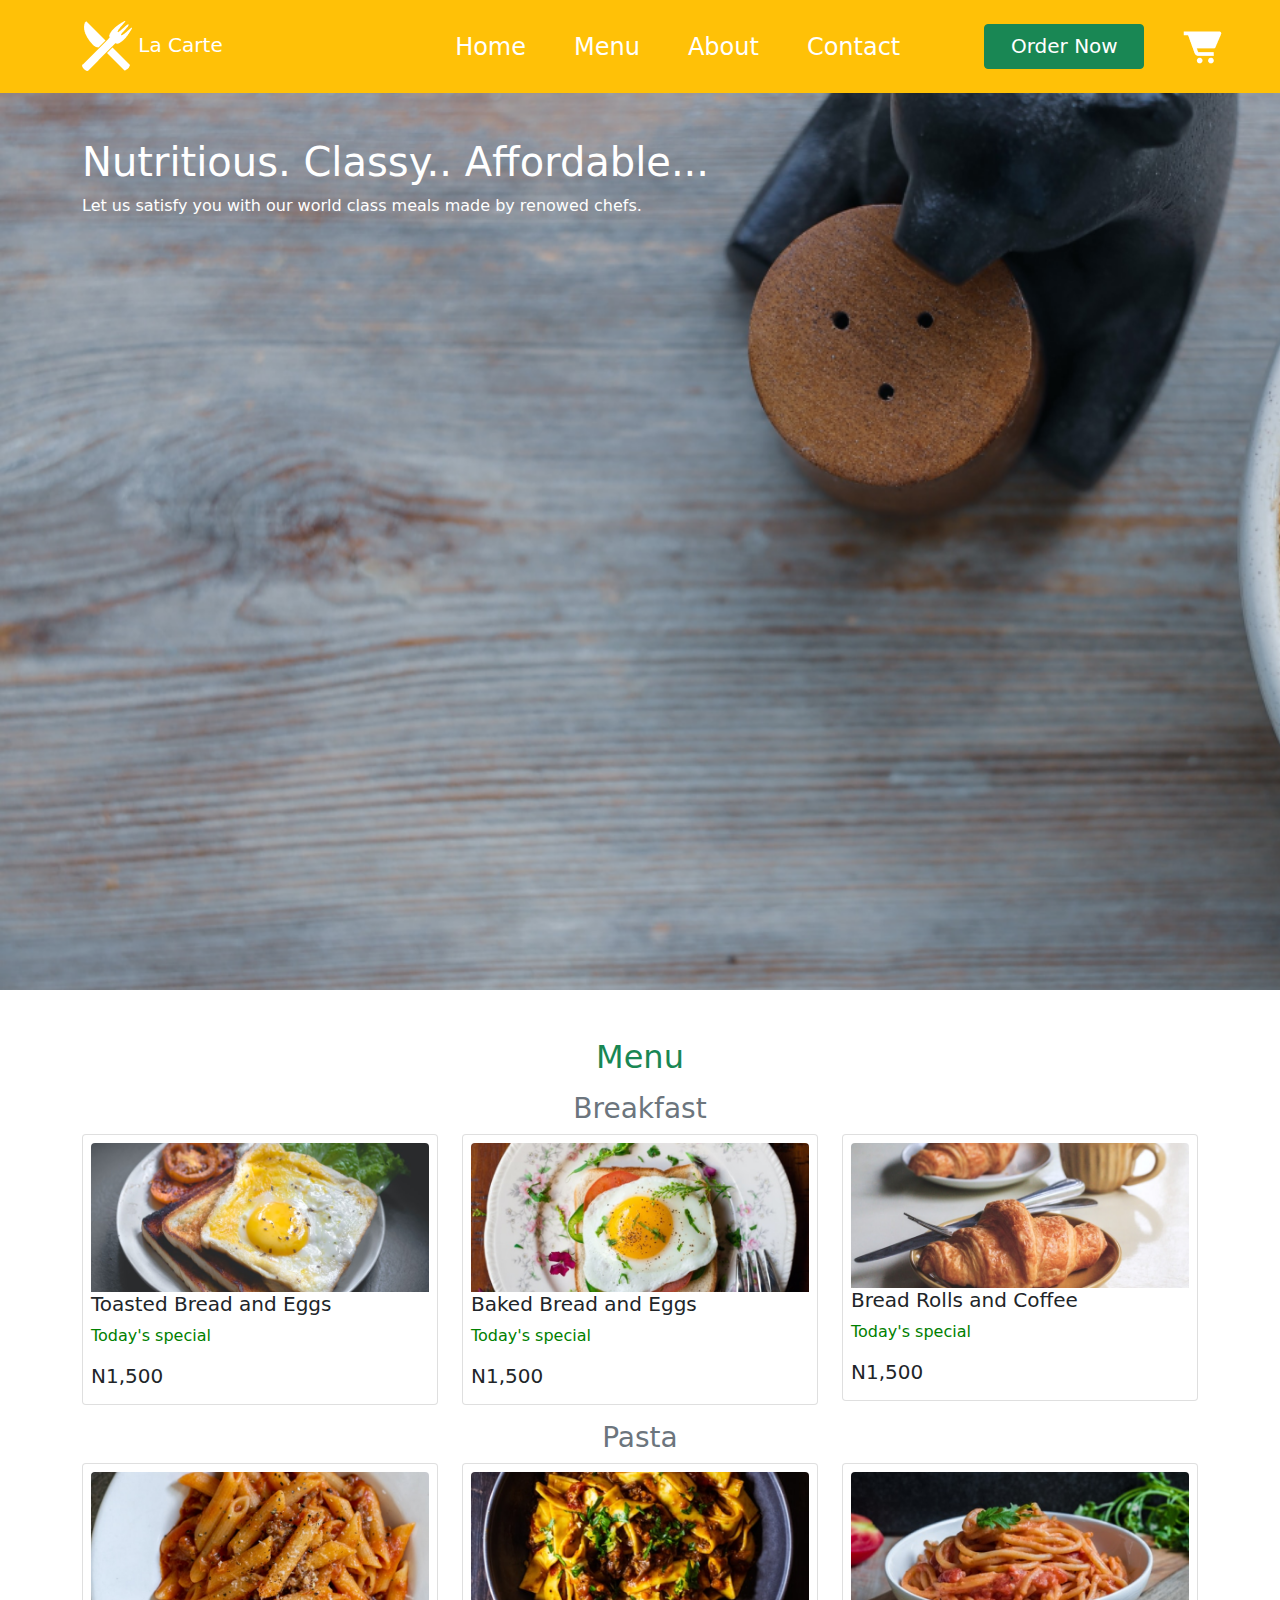
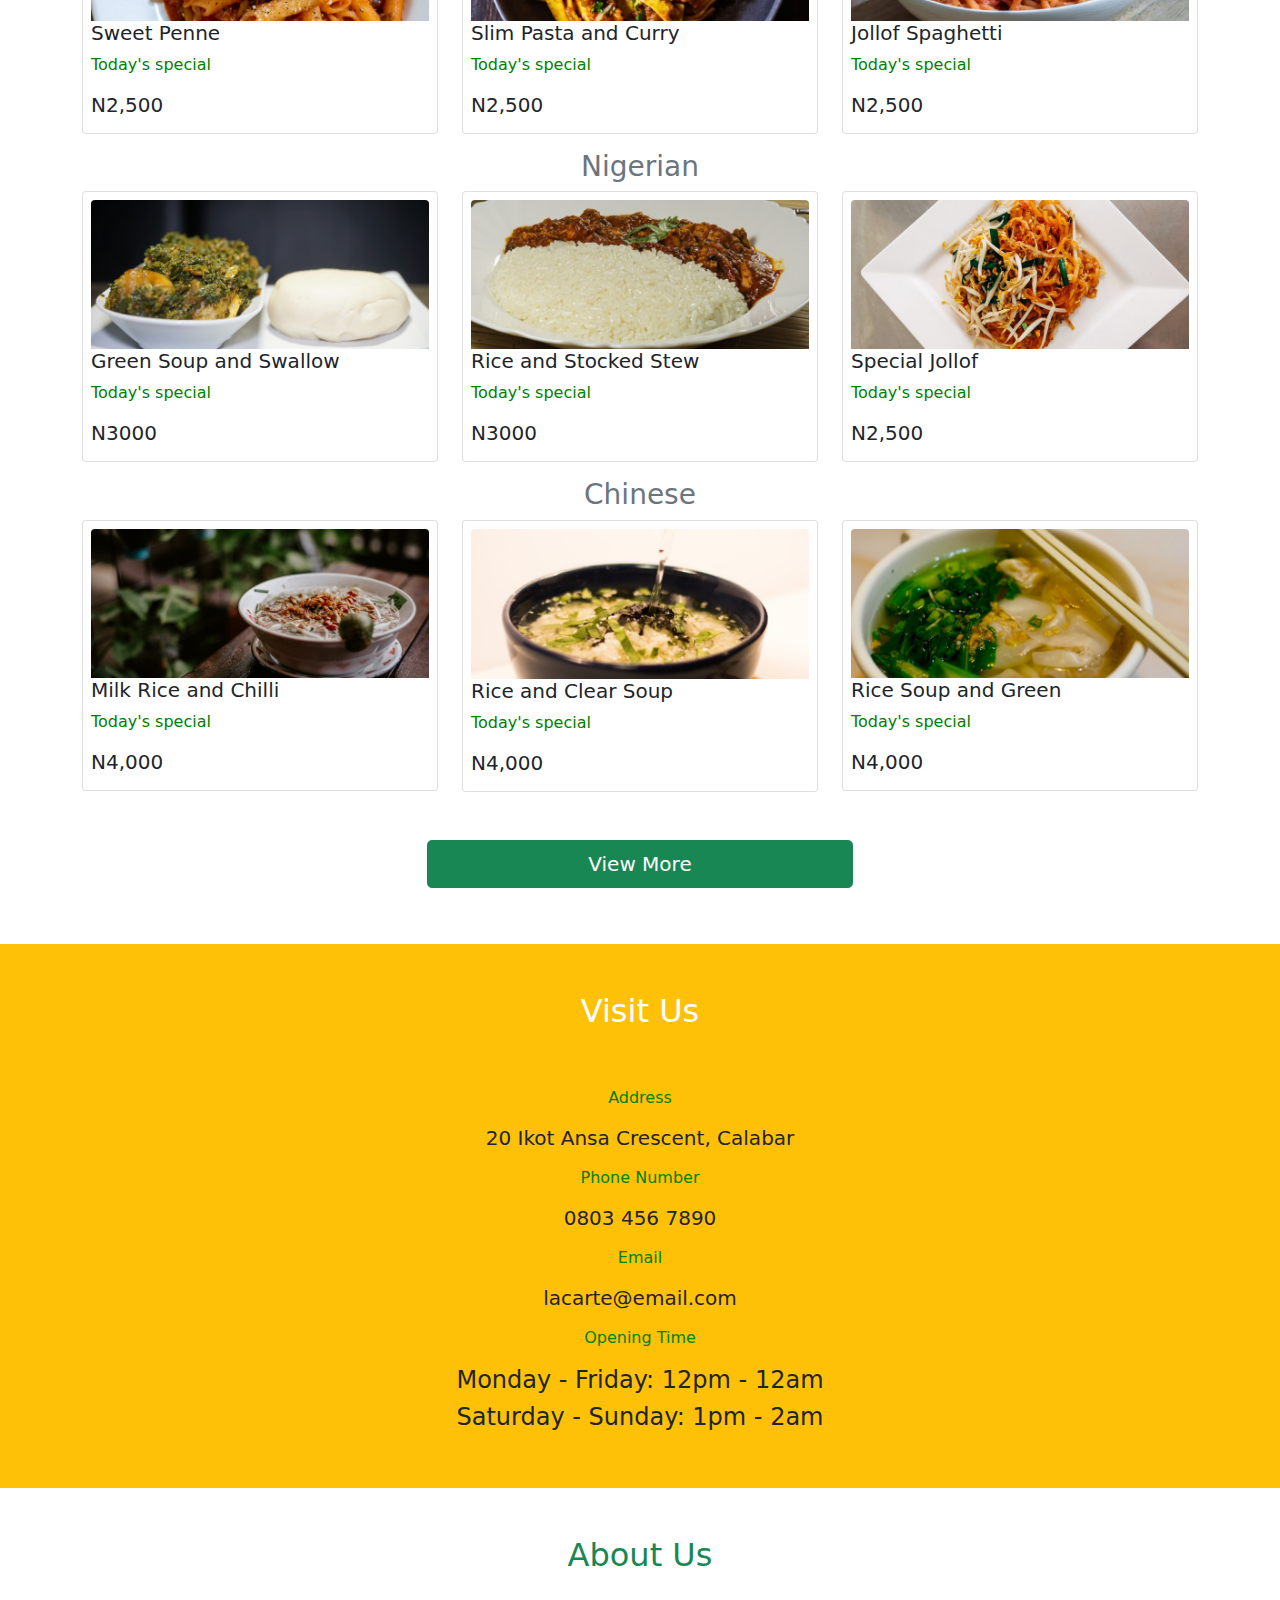
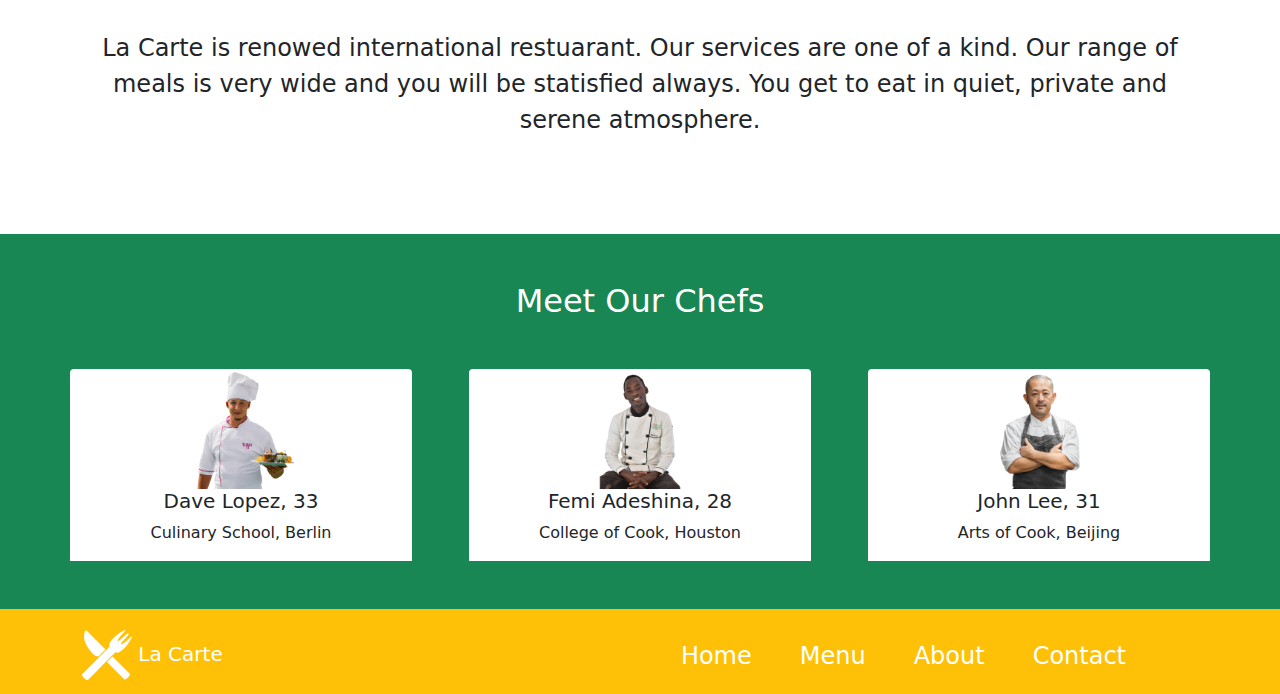
==== index.html @ c01ae11d "la carte commit 1" ====
<!DOCTYPE html>
<html lang="en">
<head>
    <meta charset="UTF-8">
    <meta http-equiv="X-UA-Compatible" content="IE=edge">
    <meta name="viewport" content="width=device-width, initial-scale=1.0">
    <title>La Carte | Home</title>
    <link rel="stylesheet" href="css/style.css">
    <link rel="stylesheet" href="css/bootstrap.min.css">
</head>
<body>
    <div id="nav-section">
                <nav class="fixed-top py-3 navbar navbar-expand-lg navbar-expand-md navbar-expand-sm bg-warning">
                    <div class="container">
                        <a href="./index.html" class="navbar-brand">
                            <img src="img/Group (1).png" alt="company logo" class="fs-1 text-white"> <span class="text-white">La Carte</span>
                        </a>
                        
                            
                            <div class="navbar-collapse" id="navbarSupportedContent">
                                <ul class="navbar-nav ms-auto mx-5 mb-2 mb-lg-0 text-center">
                                    <li class="nav-item mx-3"><a class="nav-link fs-4 text-white active" aria-current="page" href="./index.html">Home</a></li>
                                    <li class="nav-item mx-3"><a class="nav-link fs-4 text-white" href="#menu-section">Menu</a></li>
                                    <li class="nav-item mx-3"><a class="nav-link fs-4 text-white" href="./about.html">About</a></li>
                                    <li class="nav-item mx-3"><a class="nav-link fs-4 text-white" href="./contact.html">Contact</a></li>
                                </ul>
                                <div class="order-section row">
                                    <div class="btn btn-success col mx-4">
                                       <a href="#menu-section" class="fs-5">Order Now</a>
                                    </div>
                                    <div class="cart col-2">
                                        <img src="img/bxs_cart-alt.png">
                                    </div>
                                </div>
                            </div>
                    </div>
                </nav>    
    </div>

    <div id="hero-section">
        
        <div class="container hero-splash py-5">
            <h1>Nutritious. Classy.. Affordable...</h1>
            <p>Let us satisfy you with our world class meals made by renowed chefs.</p></div>   
            <!-- <div class="search container">
                <input type="text" placeholder="Search...">
                <a href="#"><img src="img/Vector (4).png"></a>
            </div> -->
    </div>

    <div id="menu-section" class="pt-5">
        <div class="container">
            <h2 class="text-center text-success">Menu</h2>
            <div class="menu py-2">
                <h3 class="text-center text-muted">Breakfast</h3>
                <div class="row">
                    <div class="col-lg-4 col-md-4">
                        <div class="card p-2">
                            <img src="img/Rectangle 15 (1).png" class="rounded-top">
                            <div>
                                <h5>Toasted Bread and Eggs</h5>
                                <p>Today's special</p>
                                <h5>N1,500</h5>
                            </div>
                        </div>
                    </div>
                    <div class="col-lg-4 col-md-4">
                        <div class="card p-2">
                            <img src="img/Rectangle 18.png" class="rounded-top">
                            <div>
                                <h5>Baked Bread and Eggs</h5>
                                <p>Today's special</p>
                                <h5>N1,500</h5>
                            </div>
                        </div>
                    </div>
                    <div class="col-lg-4 col-md-4">
                        <div class="card p-2">
                                <img src="img/Rectangle 17.png" class="rounded-top">
                            <div>
                                <h5>Bread Rolls and Coffee</h5>
                                <p>Today's special</p>
                                <h5>N1,500</h5>
                            </div>
                        </div>
                    </div>
                </div>
            </div>

            <div class="menu py-2">
                <h3 class="text-center text-muted">Pasta</h3>
                <div class="row">
                    <div class="col-lg-4 col-md-4">
                            <div class="card p-2">
                                <img src="img/Rectangle 9.png" class="rounded-top">
                                <div>          
                                    <h5> Sweet Penne</h5>
                                    <p>Today's special</p>
                                    <h5>N2,500</h5>
                                </div>
                            </div>
                    </div>
                    <div class="col-lg-4 col-md-4">
                        <div class="card p-2">
                            <img src="img/Rectangle 10.png" class="rounded-top">
                            <div>
                                <h5>Slim Pasta and Curry</h5>
                                <p>Today's special</p>
                                <h5>N2,500</h5>
                            </div>
                        </div>
                    </div>
                    <div class="col-lg-4 col-md-4">
                            <div class="card p-2">
                                <img src="img/Rectangle 11.png" class="rounded-top">
                                <div>
                                    <h5>Jollof Spaghetti</h5>
                                    <p>Today's special</p>
                                    <h5>N2,500</h5>
                                </div>
                            </div>
                    </div>
                </div>
            </div>

            <div class="menu py-2">
                <h3 class="text-center text-muted">Nigerian</h3>
                <div class="row">
                    <div class="col-lg-4 col-md-4">
                            <div class="card p-2">
                                <img src="img/Rectangle 7.png" class="rounded-top">
                                <div>          
                                    <h5>Green Soup and Swallow</h5>
                                    <p>Today's special</p>
                                    <h5>N3000</h5>
                                </div>
                            </div>
                    </div>
                    <div class="col-lg-4 col-md-4">
                        <div class="card p-2">
                            <img src="img/Rectangle 6.png" class="rounded-top">
                            <div>
                                <h5>Rice and Stocked Stew</h5>
                                <p>Today's special</p>
                                <h5>N3000</h5>
                            </div>
                        </div>
                    </div>
                    <div class="col-lg-4 col-md-4">
                            <div class="card p-2">
                                <img src="img/Rectangle 8.png" class="rounded-top">
                                <div>
                                    <h5>Special Jollof</h5>
                                    <p>Today's special</p>
                                    <h5>N2,500</h5>
                                </div>
                            </div>
                    </div>
                </div>
            </div>

            <div class="menu py-2">
                <h3 class="text-center text-muted">Chinese</h3>
                <div class="row pb-5">
                    <div class="col-lg-4 col-md-4">
                        <div class="card p-2">
                            <img src="img/Rectangle 12.png" class="rounded-top">
                            <div>
                                <h5>Milk Rice and Chilli</h5>
                                <p>Today's special</p>
                                <h5>N4,000</h5>
                            </div>
                        </div>
                    </div>
                
                    <div class="col-lg-4 col-md-4">
                        <div class="card p-2">
                            <img src="img/Rectangle 13.png" class="rounded-top">
                            <div>
                                <h5>Rice and Clear Soup</h5>
                                <p>Today's special</p>
                                <h5>N4,000</h5>
                            </div>
                        </div>
                    </div>
                
                    <div class="col-lg-4 col-md-4">
                        <div class="card p-2">
                            <img src="img/Rectangle 14.png" class="rounded-top">
                            <div>
                                <h5>Rice Soup and Green</h5>
                                <p>Today's special</p>
                                <h5>N4,000</h5>
                            </div>
                        </div>
                    </div>
                </div>
            <div class="view-btn"><div class="btn btn-success btn-lg"><a href="menu.html">View More</a></div></div>
        </div>
    </div>

    <div id="visit-us" class="bg-warning pt-5 mt-5">
       <div class="container">
        <h2 class="text-center text-white">Visit Us</h2>
            <div class="address row">
                <div class="contact py-5 text-center"> 
                <p>Address</p>
                <h5 class="pb-2">20 Ikot Ansa Crescent, Calabar</h5>

                <p>Phone Number</p>
                <h5 class="pb-2">0803 456 7890</h5>

                <p>Email</p>
                <h5 class="pb-2">lacarte@email.com</h5>

                <p>Opening Time</p>
                    <h4> Monday - Friday: 12pm - 12am</h4>        
                    <h4> Saturday - Sunday: 1pm - 2am</h4>
                </div>

                <!-- <div class="col-lg-4">
                    <img src="img/Rectangle 6 (1).png" alt=""> 
                </div> -->
            </div>
       </div>
    </div>

    <div id="about-section" class="container py-5">
        <h2 class="text-center text-success">About Us</h2>
        <div class="row pt-5">
            <div>
                <p class="text-center mb-5 fs-4"> La Carte is renowed international restuarant. Our services are one of a kind. Our range of meals
                    is very wide and you will be statisfied always. You get to eat in quiet, private and serene atmosphere.</p>
            </div>
        </div>
    </div>

    <div id="our-chefs" class="py-5 bg-success">
        <div class="container">
            <h2 class="text-center mb-5 text-white">Meet Our Chefs</h2>
        <div class="row">
            <div class="text-center bg-white rounded-top rounded-4">
                <img src="img/Rectangle 64.png" alt="" class="col-md-4">
                <h5>Dave Lopez, 33</h5>
                <p>Culinary School, Berlin</p>
            </div>
            <div class="text-center bg-white rounded-top rounded-4">
                <img src="img/Rectangle 65.png" alt="" class="col-md-4">
                <h5>Femi Adeshina, 28</h5>
                <p>College of Cook, Houston</p>
            </div>
            <div class="text-center bg-white rounded-top rounded-4">
                <img src="img/Rectangle 66.png" alt="" class="col-md-4">
                <h5>John Lee, 31</h5>
                <p>Arts of Cook, Beijing</p>
            </div>
        </div>
        </div>
    </div>

    <div class="chat-box">

    </div>
        
        <footer class="bg-warning">
            <nav class="pt-3 navbar navbar-expand-lg navbar-expand-md auto-hiding-navbar bg-transparent">
                <div class="container">
                    <a href="./index.html" class="navbar-brand">
                        <img src="img/Group (1).png" alt="company logo" class="fs-1 text-white"> <span class="text-white">La Carte</span>
                    </a>
                    
                        <div class="collapse navbar-collapse">
                            <ul class="navbar-nav ms-auto mx-5">
                                <li class="nav-item mx-3"><a class="nav-link fs-4 text-white" href="./index.html">Home</a></li>
                                <li class="nav-item mx-3"><a class="nav-link fs-4 text-white" href="./menu.html">Menu</a></li>
                                <li class="nav-item mx-3"><a class="nav-link fs-4 text-white" href="./about.html">About</a></li>
                                <li class="nav-item mx-3"><a class="nav-link fs-4 text-white" href="./contact.html">Contact</a></li>
                            </ul>
                        </div>
                  
                </div>
            </nav>  
        </footer>
    </div>
<script src="./js/bootstrap.min.js"></script>
</body>
</html>
---- css/style.css ----
* {
    margin: 0;
    padding: 0;
    box-sizing: border-box;
}

/* body {
    /* width: 100vw;
    overflow-x:hidden; */

.container {
    width: 80%;
}

#hero-section  {
    margin-top: 90px;
    height: 100vh;
    background-image: url(../img/Rectangle\ 1.png);
    background-repeat: no-repeat;
    background-size: cover;
}

#nav-section .fixed-top .collapse .navbar-nav a:hover {
    color: red;
}
.nav-link a {
    text-decoration: none;
}
.hero-splash, .nav-link a {
    color: #fff;
}
.card-body img  {
    /* width: 200px; */
    object-fit: contain;
}

.row .card p {
    color: green;
}

#menu-section .btn {
    padding: 0.5rem 10rem;
}

.view-btn {
    display: flex;
    justify-content: center;
}

.address .col-lg-6 {
    vertical-align: middle;
}

.btn a {
    text-decoration: none;
    color: #fff;
}

#menu-section .card {
    transition: all 0.125s ease-in-out;
}

#menu-section .card:hover {
    transform: scale(1.1);
}

#about-section .container .col-lg-6 img {
    height: 200px;
}


#about-section .about-pic {
   width: 100%;
   height: 772px;
   background-image: url(../img/Rectangle\ 7\ \(1\).png);
   background-repeat: no-repeat;
   background-size: contain;
}
#our-chefs .row  {
    justify-content: space-between;
}

#our-chefs .row div {
    width: 30%;
}

 .contact p  {
    color: green;

}


/* tablet view */

@media (max-width: 769px) {

    .container {
        width: 100%;
    }

    #menu-section .btn {
        padding: 0.5rem 5rem;
    }
    #hero-section {
        margin-top: 150px;
    }

    footer {
    display: none;
    }
}


/* mobile view */

@media (max-width:426px) {
    #our-chefs .row .bg-white {
        display: block;
        flex-direction: wrap;
        width: 100%;
        margin: 10px 0;
    }

     #hero-section {
     margin-top: 90px;
    }

    footer {
     display: none;
    }
}
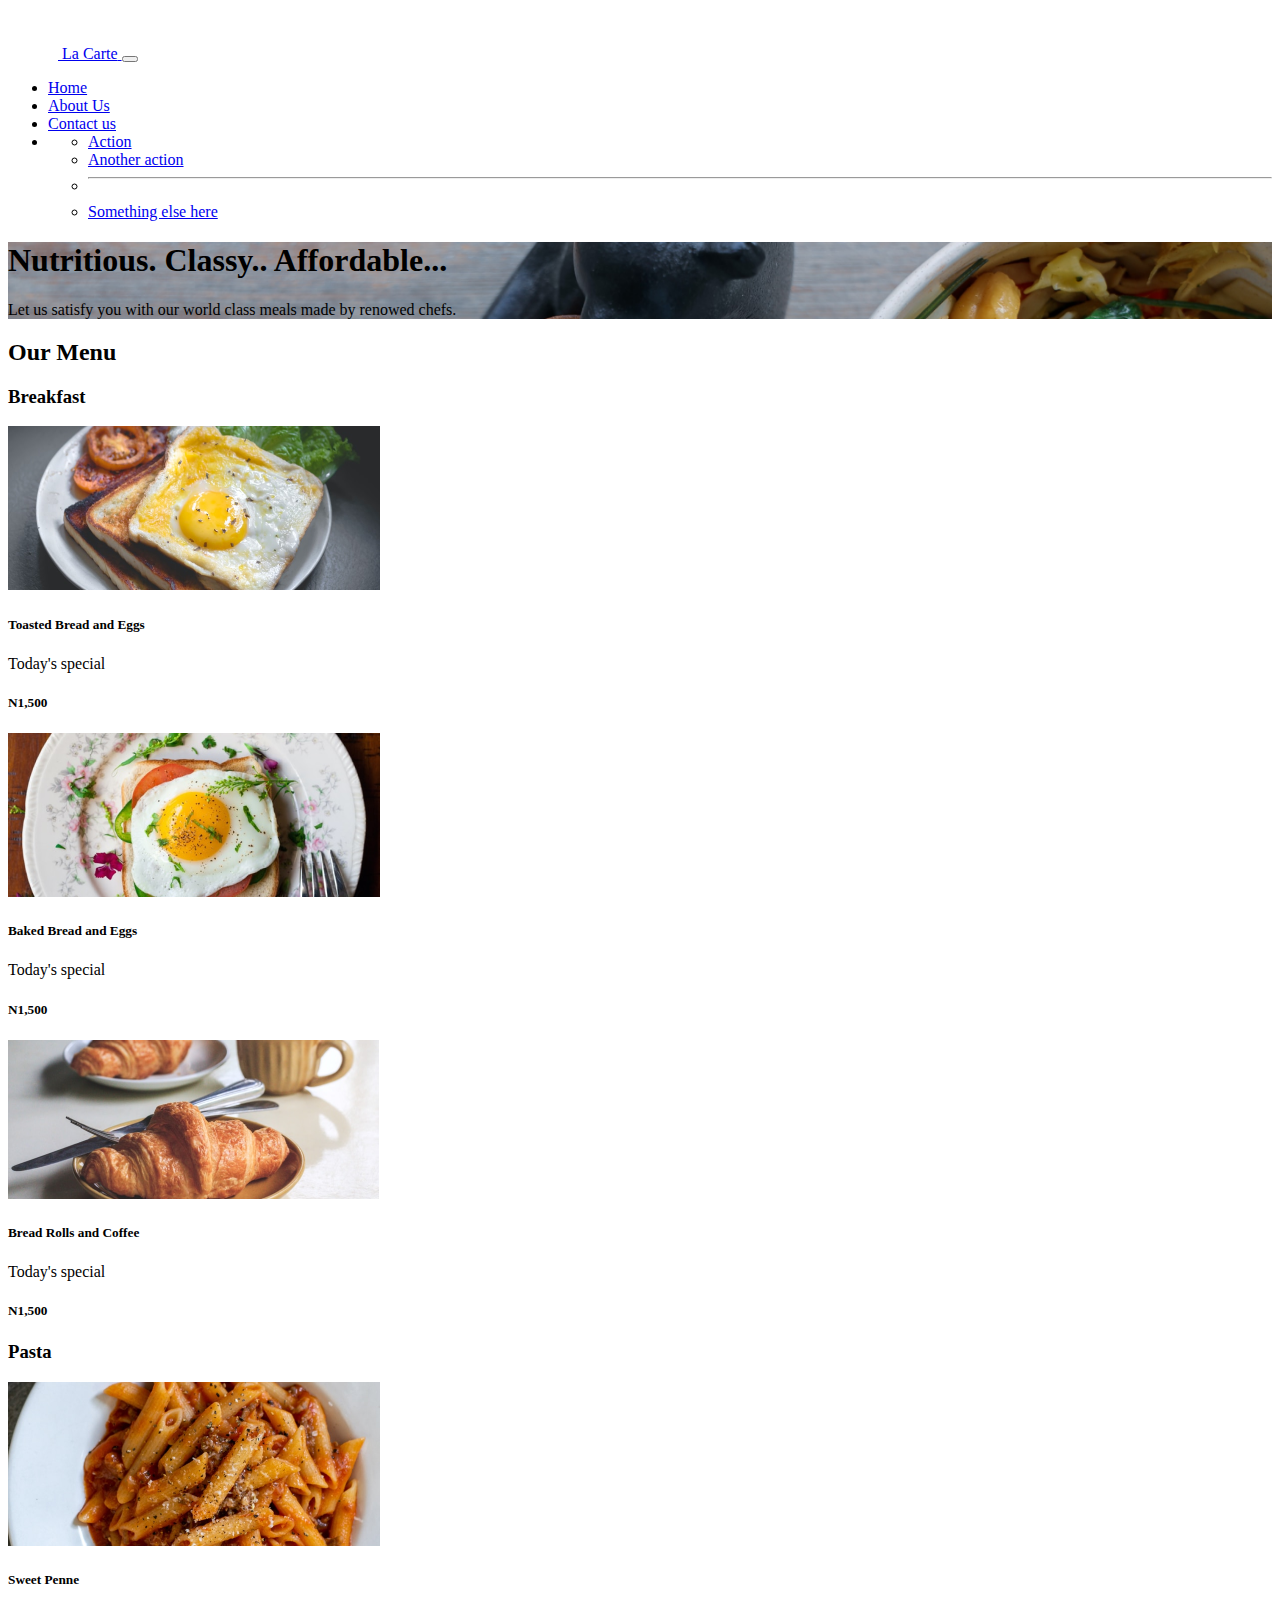
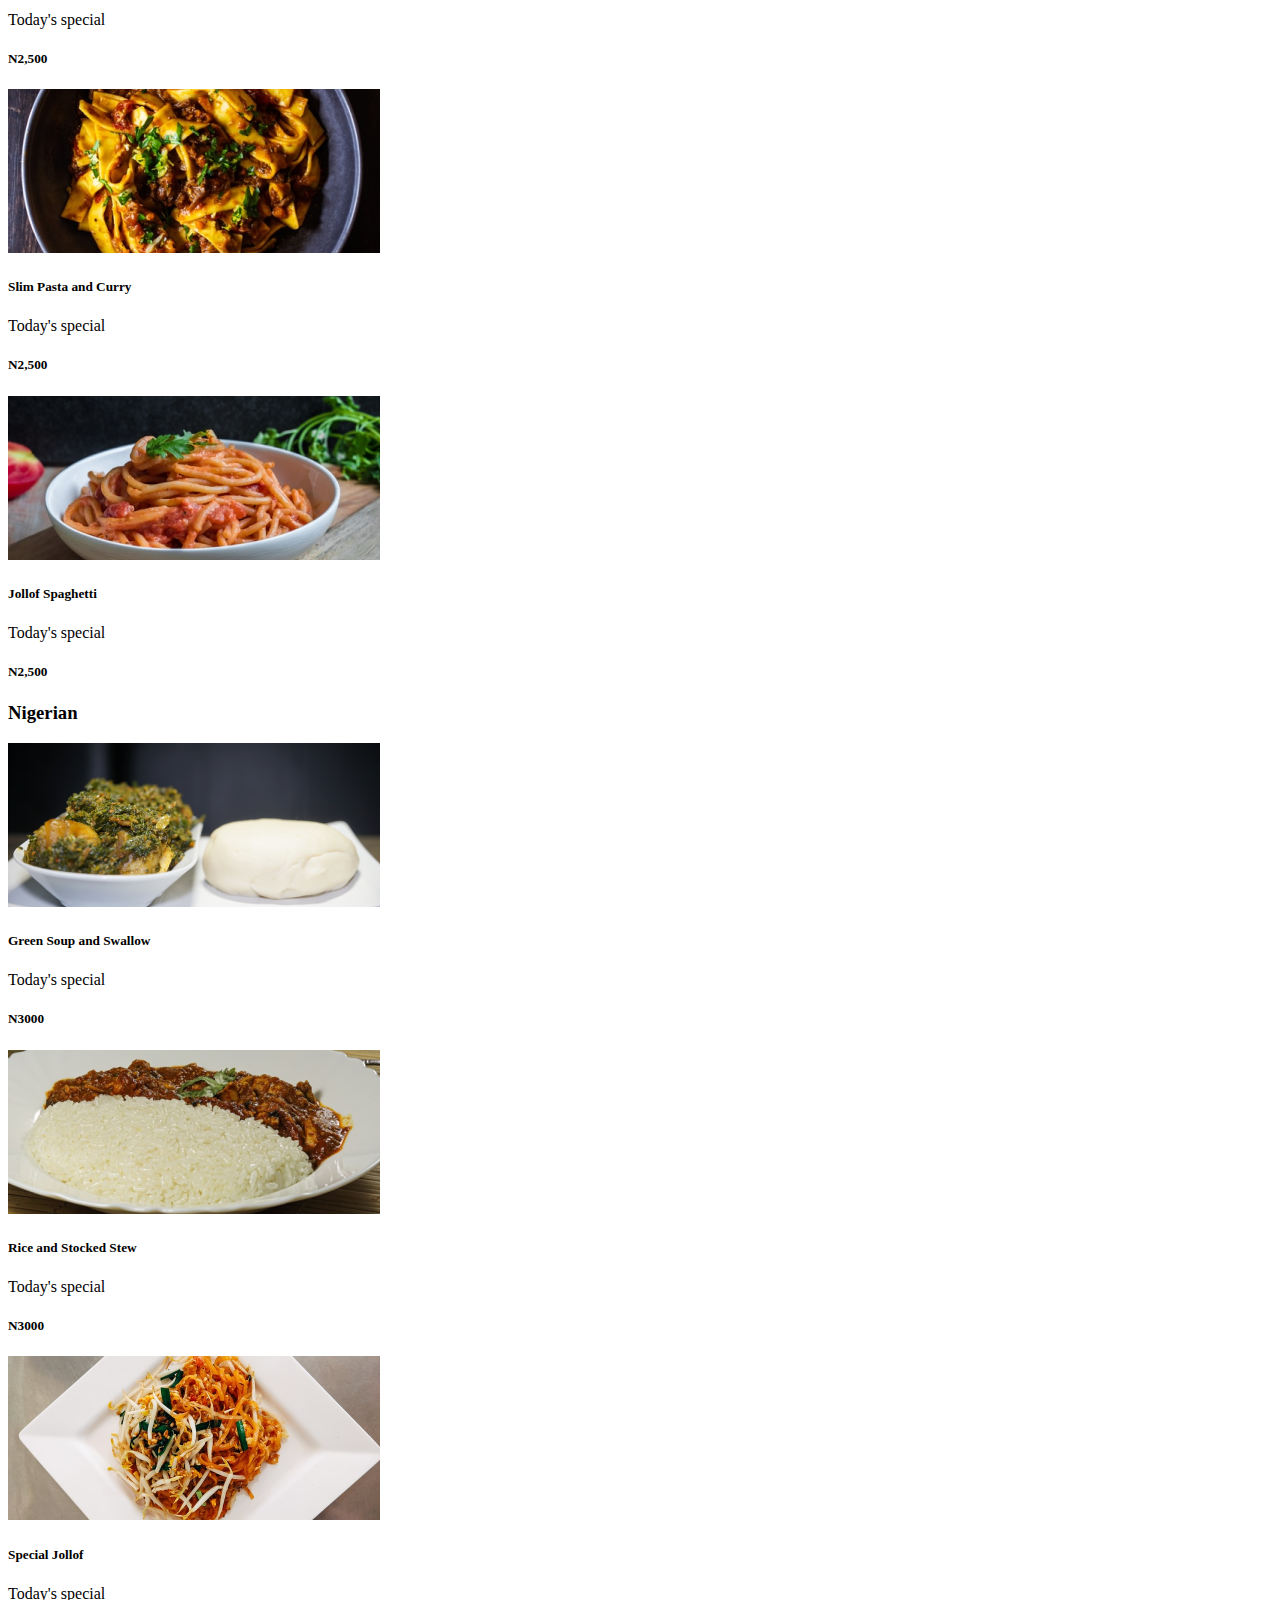
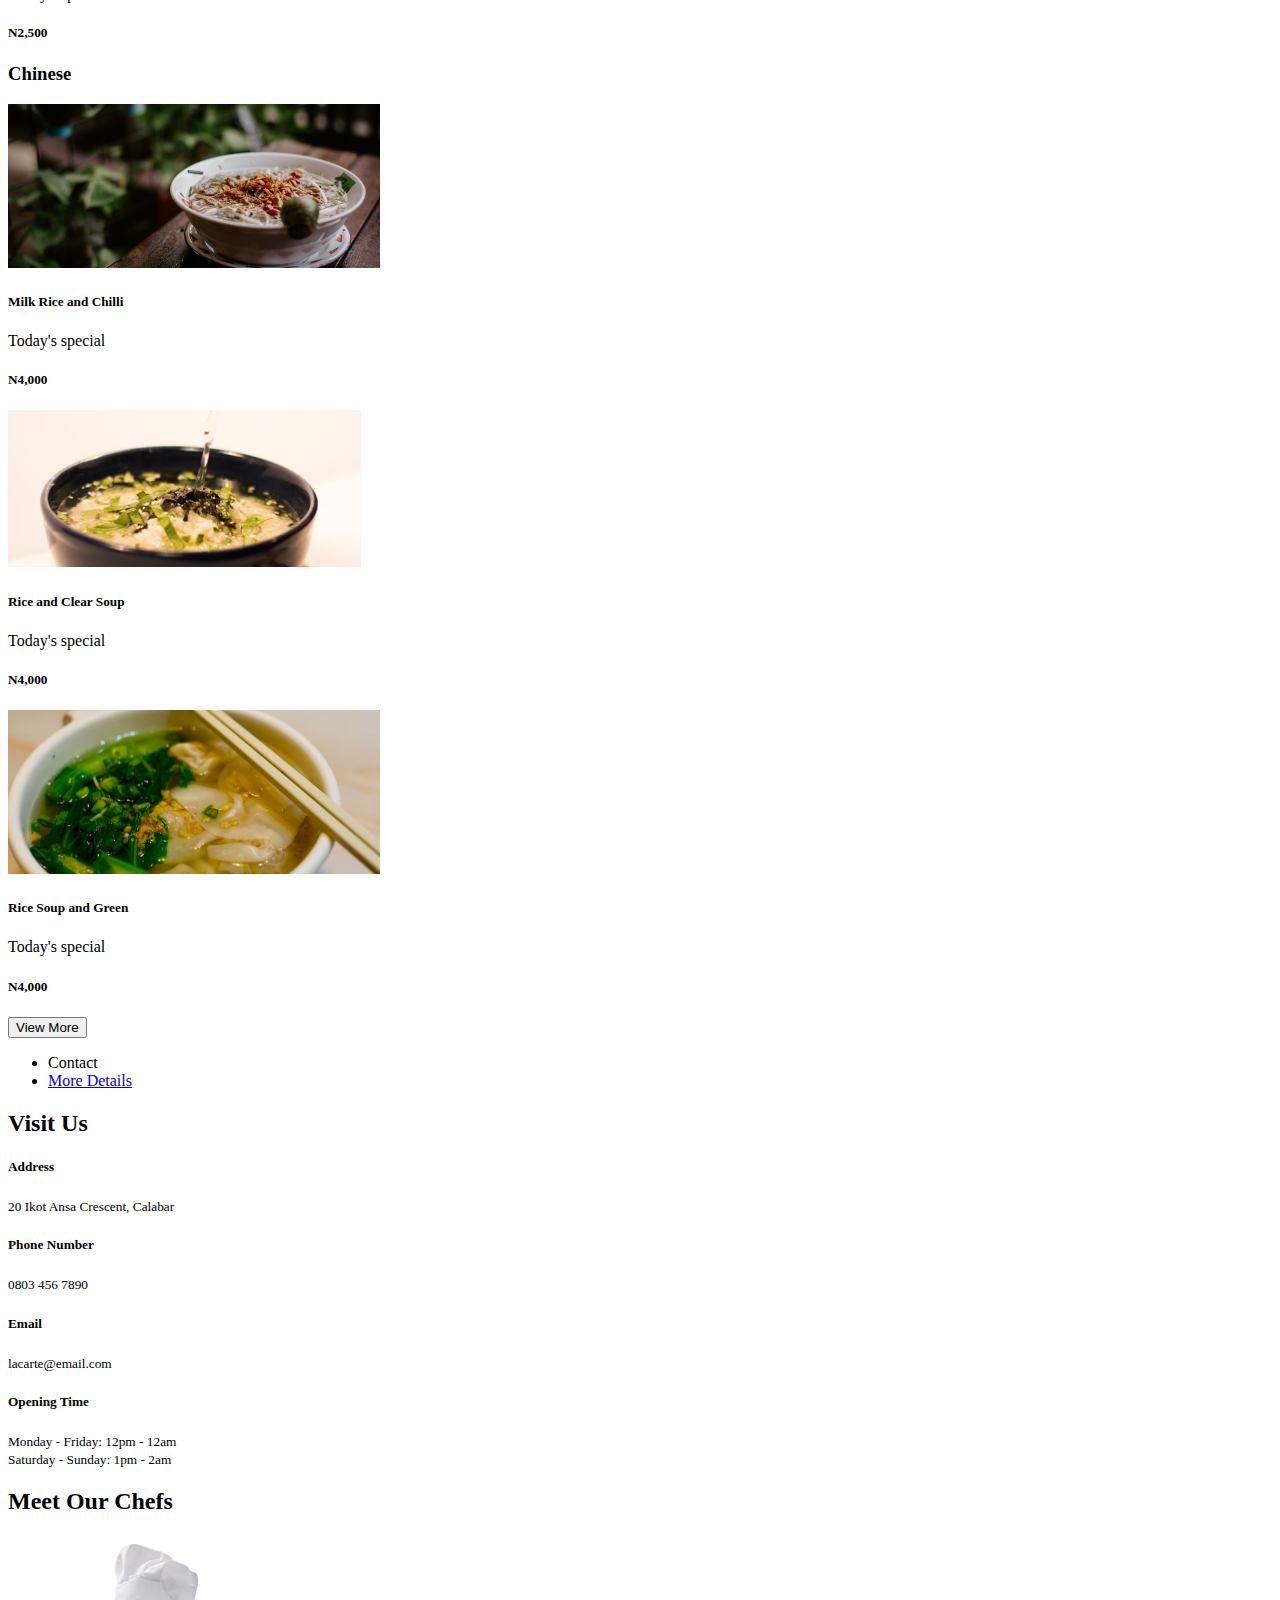
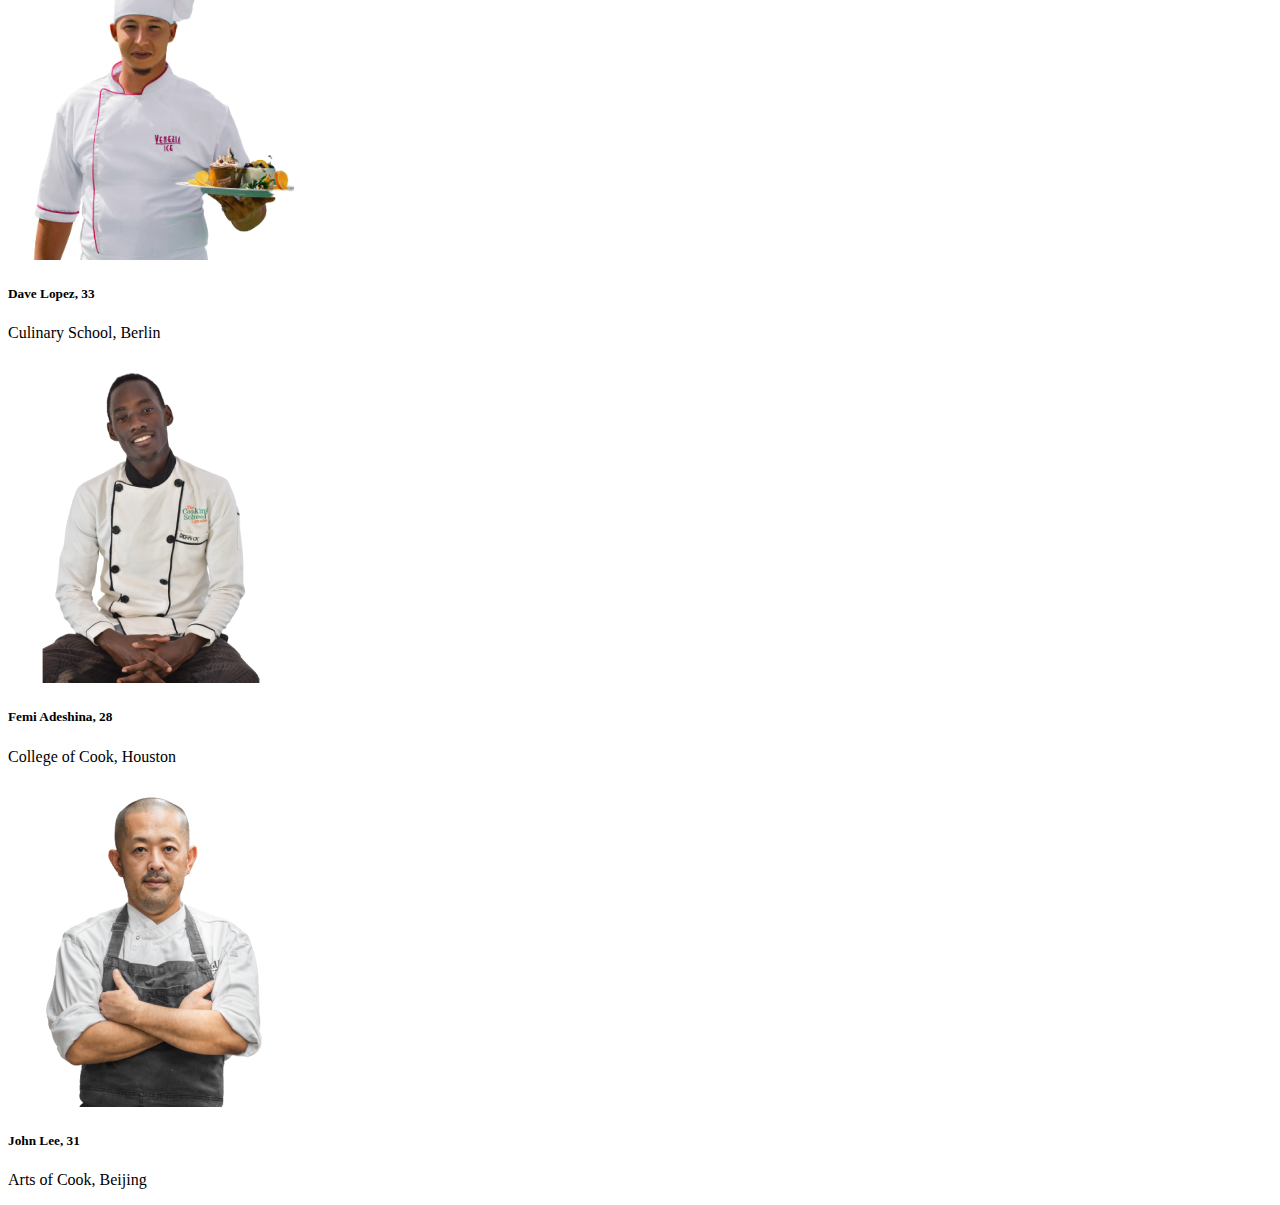
==== commit 21ba449e: "second commit" ====
--- a/index.html
+++ b/index.html
@@ -1,56 +1,69 @@
 <!DOCTYPE html>
 <html lang="en">
+
 <head>
     <meta charset="UTF-8">
     <meta http-equiv="X-UA-Compatible" content="IE=edge">
     <meta name="viewport" content="width=device-width, initial-scale=1.0">
     <title>La Carte | Home</title>
+    <link href="https://cdn.jsdelivr.net/npm/bootstrap@5.2.0-beta1/dist/css/bootstrap.min.css" rel="stylesheet"
+        integrity="sha384-0evHe/X+R7YkIZDRvuzKMRqM+OrBnVFBL6DOitfPri4tjfHxaWutUpFmBp4vmVor" crossorigin="anonymous">
     <link rel="stylesheet" href="css/style.css">
-    <link rel="stylesheet" href="css/bootstrap.min.css">
 </head>
+
 <body>
-    <div id="nav-section">
-                <nav class="fixed-top py-3 navbar navbar-expand-lg navbar-expand-md navbar-expand-sm bg-warning">
-                    <div class="container">
-                        <a href="./index.html" class="navbar-brand">
-                            <img src="img/Group (1).png" alt="company logo" class="fs-1 text-white"> <span class="text-white">La Carte</span>
-                        </a>
-                        
-                            
-                            <div class="navbar-collapse" id="navbarSupportedContent">
-                                <ul class="navbar-nav ms-auto mx-5 mb-2 mb-lg-0 text-center">
-                                    <li class="nav-item mx-3"><a class="nav-link fs-4 text-white active" aria-current="page" href="./index.html">Home</a></li>
-                                    <li class="nav-item mx-3"><a class="nav-link fs-4 text-white" href="#menu-section">Menu</a></li>
-                                    <li class="nav-item mx-3"><a class="nav-link fs-4 text-white" href="./about.html">About</a></li>
-                                    <li class="nav-item mx-3"><a class="nav-link fs-4 text-white" href="./contact.html">Contact</a></li>
-                                </ul>
-                                <div class="order-section row">
-                                    <div class="btn btn-success col mx-4">
-                                       <a href="#menu-section" class="fs-5">Order Now</a>
-                                    </div>
-                                    <div class="cart col-2">
-                                        <img src="img/bxs_cart-alt.png">
-                                    </div>
-                                </div>
-                            </div>
-                    </div>
-                </nav>    
-    </div>
+    <nav class="navbar navbar-expand-lg bg-warning  sticky-sm-top">
+        <div class="container">
+            <a class="navbar-brand" href="./index.html">
+                <img src="img/Group (1).png" alt="company logo" class="fs-1 text-white"> <span
+                    class="text-white text-uppercase">La Carte</span>
+            </a>
+            <button class="navbar-toggler" type="button" data-bs-toggle="collapse"
+                data-bs-target="#navbarSupportedContent" aria-controls="navbarSupportedContent" aria-expanded="false"
+                aria-label="Toggle navigation">
+                <span class="navbar-toggler-icon"></span>
+            </button>
+            <div class="collapse navbar-collapse d" id="navbarSupportedContent">
+                <ul class="navbar-nav ms-auto mb-2 mb-lg-0 ">
+                    <li class="nav-item">
+                        <a class="nav-link active text-white text-uppercase" aria-current="page"
+                            href="./index.html">Home</a>
+                    </li>
+                    <li class="nav-item">
+                        <a class="nav-link text-white text-uppercase" href="./about.html">About Us</a>
+                    </li>
+                    <li class="nav-item">
+                        <a class="nav-link text-white text-uppercase" href="./contact.html">Contact us</a>
+                    </li>
+                    <li class="nav-item dropdown">
+                        <!-- <a class="nav-link dropdown-toggle" href="#" id="navbarDropdown" role="button" data-bs-toggle="dropdown" aria-expanded="false">
+                  Dropdown
+                </a> -->
+                        <ul class="dropdown-menu" aria-labelledby="navbarDropdown">
+                            <li><a class="dropdown-item" href="#">Action</a></li>
+                            <li><a class="dropdown-item" href="#">Another action</a></li>
+                            <li>
+                                <hr class="dropdown-divider">
+                            </li>
+                            <li><a class="dropdown-item" href="#">Something else here</a></li>
+                        </ul>
+                    </li>
+                </ul>
+            </div>
+        </div>
+    </nav>
 
     <div id="hero-section">
-        
-        <div class="container hero-splash py-5">
+
+        <div class="container hero-splash py-5 text-white">
             <h1>Nutritious. Classy.. Affordable...</h1>
-            <p>Let us satisfy you with our world class meals made by renowed chefs.</p></div>   
-            <!-- <div class="search container">
-                <input type="text" placeholder="Search...">
-                <a href="#"><img src="img/Vector (4).png"></a>
-            </div> -->
+            <p>Let us satisfy you with our world class meals made by renowed chefs.</p>
+        </div>
     </div>
 
     <div id="menu-section" class="pt-5">
         <div class="container">
-            <h2 class="text-center text-success">Menu</h2>
+            <h2 class="text-center text-success">Our Menu</h2>
             <div class="menu py-2">
                 <h3 class="text-center text-muted">Breakfast</h3>
                 <div class="row">
@@ -76,7 +89,7 @@
                     </div>
                     <div class="col-lg-4 col-md-4">
                         <div class="card p-2">
-                                <img src="img/Rectangle 17.png" class="rounded-top">
+                            <img src="img/Rectangle 17.png" class="rounded-top">
                             <div>
                                 <h5>Bread Rolls and Coffee</h5>
                                 <p>Today's special</p>
@@ -91,14 +104,14 @@
                 <h3 class="text-center text-muted">Pasta</h3>
                 <div class="row">
                     <div class="col-lg-4 col-md-4">
-                            <div class="card p-2">
-                                <img src="img/Rectangle 9.png" class="rounded-top">
-                                <div>          
-                                    <h5> Sweet Penne</h5>
-                                    <p>Today's special</p>
-                                    <h5>N2,500</h5>
-                                </div>
-                            </div>
+                        <div class="card p-2">
+                            <img src="img/Rectangle 9.png" class="rounded-top">
+                            <div>
+                                <h5> Sweet Penne</h5>
+                                <p>Today's special</p>
+                                <h5>N2,500</h5>
+                            </div>
+                        </div>
                     </div>
                     <div class="col-lg-4 col-md-4">
                         <div class="card p-2">
@@ -111,14 +124,14 @@
                         </div>
                     </div>
                     <div class="col-lg-4 col-md-4">
-                            <div class="card p-2">
-                                <img src="img/Rectangle 11.png" class="rounded-top">
-                                <div>
-                                    <h5>Jollof Spaghetti</h5>
-                                    <p>Today's special</p>
-                                    <h5>N2,500</h5>
-                                </div>
-                            </div>
+                        <div class="card p-2">
+                            <img src="img/Rectangle 11.png" class="rounded-top">
+                            <div>
+                                <h5>Jollof Spaghetti</h5>
+                                <p>Today's special</p>
+                                <h5>N2,500</h5>
+                            </div>
+                        </div>
                     </div>
                 </div>
             </div>
@@ -127,14 +140,14 @@
                 <h3 class="text-center text-muted">Nigerian</h3>
                 <div class="row">
                     <div class="col-lg-4 col-md-4">
-                            <div class="card p-2">
-                                <img src="img/Rectangle 7.png" class="rounded-top">
-                                <div>          
-                                    <h5>Green Soup and Swallow</h5>
-                                    <p>Today's special</p>
-                                    <h5>N3000</h5>
-                                </div>
-                            </div>
+                        <div class="card p-2">
+                            <img src="img/Rectangle 7.png" class="rounded-top">
+                            <div>
+                                <h5>Green Soup and Swallow</h5>
+                                <p>Today's special</p>
+                                <h5>N3000</h5>
+                            </div>
+                        </div>
                     </div>
                     <div class="col-lg-4 col-md-4">
                         <div class="card p-2">
@@ -147,14 +160,14 @@
                         </div>
                     </div>
                     <div class="col-lg-4 col-md-4">
-                            <div class="card p-2">
-                                <img src="img/Rectangle 8.png" class="rounded-top">
-                                <div>
-                                    <h5>Special Jollof</h5>
-                                    <p>Today's special</p>
-                                    <h5>N2,500</h5>
-                                </div>
-                            </div>
+                        <div class="card p-2">
+                            <img src="img/Rectangle 8.png" class="rounded-top">
+                            <div>
+                                <h5>Special Jollof</h5>
+                                <p>Today's special</p>
+                                <h5>N2,500</h5>
+                            </div>
+                        </div>
                     </div>
                 </div>
             </div>
@@ -172,7 +185,7 @@
                             </div>
                         </div>
                     </div>
-                
+
                     <div class="col-lg-4 col-md-4">
                         <div class="card p-2">
                             <img src="img/Rectangle 13.png" class="rounded-top">
@@ -183,7 +196,7 @@
                             </div>
                         </div>
                     </div>
-                
+
                     <div class="col-lg-4 col-md-4">
                         <div class="card p-2">
                             <img src="img/Rectangle 14.png" class="rounded-top">
@@ -195,93 +208,127 @@
                         </div>
                     </div>
                 </div>
-            <div class="view-btn"><div class="btn btn-success btn-lg"><a href="menu.html">View More</a></div></div>
-        </div>
+                <div class="view-btn">
+                    <a href="menu.html"><button type="button" class="btn btn-success btn-lg mb-3">View More</button></a>
+                </div>
+            </div>
+        </div>
+
+        <div class="card text-center">
+            <div class="card-header">
+                <ul class="nav nav-tabs card-header-tabs">
+                    <li class="nav-item">
+                        <a class="nav-link active" aria-current="true" disabled>Contact</a>
+                    </li>
+                    <li class="nav-item">
+                        <a class="nav-link text-muted" href="./contact.html">More Details</a>
+                    </li>
+                </ul>
+            </div>
+            <div class="card-body">
+                <h2 class="card-title text-success pb-5">Visit Us</h2>
+                <div class="row row-cols-1 row-cols-md-4 g-4">
+                    <div class="col">
+                        <div class=" h-100">
+                            <div class="card-body">
+                                <h5 class="card-title">Address</h5>
+                                <small class="text-muted">20 Ikot Ansa Crescent, Calabar</small>
+                            </div>
+                        </div>
+                    </div>
+                    <div class="col">
+                        <div class="h-100">
+                            <div class="card-body">
+                                <h5 class="card-title">Phone Number</h5>
+                                <small class="text-muted">0803 456 7890</small>
+                            </div>
+                        </div>
+                    </div>
+                    <div class="col">
+                        <div class="h-100">
+                            <div class="card-body">
+                                <h5 class="card-title">Email</h5>
+                                <small class="text-muted">lacarte@email.com</small>
+                            </div>
+                        </div>
+                    </div>
+                    <div class="col">
+                        <div class="h-100">
+                            <div class="card-body">
+                                <h5 class="card-title">Opening Time</h5>
+                                <small class="text-muted">Monday - Friday: 12pm - 12am</small> <br>
+                                <small class="text-muted">Saturday - Sunday: 1pm - 2am</small>
+                            </div>
+                        </div>
+                    </div>
+                </div>
+            </div>
+        </div>
+
+        <div id="our-chefs" class="py-5 bg-success">
+            <div>
+                <h2 class="text-center mb-3 text-white text-uppercase">Meet Our Chefs</h2>
+            </div>
+            <div class="row row-cols-1 row-cols-md-3 g-4">
+                <div class="col">
+                    <div class="card text-center">
+                        <img src="img/Rectangle 64.png" class="card-img-top" alt="...">
+                        <div class="card-body">
+                            <h5 class="card-title">Dave Lopez, 33</h5>
+                            <p class="card-text">Culinary School, Berlin</p>
+                        </div>
+                    </div>
+                </div>
+                <div class="col">
+                    <div class="card text-center">
+                        <img src="img/Rectangle 65.png" class="card-img-top" alt="...">
+                        <div class="card-body">
+                            <h5 class="card-title">Femi Adeshina, 28</h5>
+                            <p class="card-text">College of Cook, Houston</p>
+                        </div>
+                    </div>
+                </div>
+                <div class="col">
+                    <div class="card text-center">
+                        <img src="img/Rectangle 66.png" class="card-img-top" alt="...">
+                        <div class="card-body">
+                            <h5 class="card-title">John Lee, 31</h5>
+                            <p class="card-text">Arts of Cook, Beijing</p>
+                        </div>
+                    </div>
+                </div>
+            </div>
+        </div>
+
+</body>
+<!-- <footer class="bg-dark min-vh-100">
+    <div class="left">
+        <nav class="pt-3 navbar navbar-expand-lg navbar-expand-md auto-hiding-navbar bg-transparent col-lg-4">
+            <div class="container">
+                <a href="./index.html" class="navbar-brand">
+                    <img src="img/Group (1).png" alt="company logo" class="fs-1 text-white"> <span
+                        class="text-white">La Carte</span>
+                </a>
+    
+                <div class="navbar-collapse">
+                    <ul class="navbar-nav ms-auto mx-5">
+                        <li class="nav-item mx-3"><a class="nav-link fs-4 text-white" aria-current="page" href="./index.html">Home</a>
+                        </li>
+                        <li class="nav-item mx-3"><a class="nav-link fs-4 text-white" href="./menu.html">Menu</a>
+                        </li>
+                        <li class="nav-item mx-3"><a class="nav-link fs-4 text-white" href="./about.html">About</a>
+                        </li>
+                        <li class="nav-item mx-3"><a class="nav-link fs-4 text-white" href="./contact.html">Contact</a></li>
+                    </ul>
+                </div>
+    
+            </div>
+        </nav>
     </div>
-
-    <div id="visit-us" class="bg-warning pt-5 mt-5">
-       <div class="container">
-        <h2 class="text-center text-white">Visit Us</h2>
-            <div class="address row">
-                <div class="contact py-5 text-center"> 
-                <p>Address</p>
-                <h5 class="pb-2">20 Ikot Ansa Crescent, Calabar</h5>
-
-                <p>Phone Number</p>
-                <h5 class="pb-2">0803 456 7890</h5>
-
-                <p>Email</p>
-                <h5 class="pb-2">lacarte@email.com</h5>
-
-                <p>Opening Time</p>
-                    <h4> Monday - Friday: 12pm - 12am</h4>        
-                    <h4> Saturday - Sunday: 1pm - 2am</h4>
-                </div>
-
-                <!-- <div class="col-lg-4">
-                    <img src="img/Rectangle 6 (1).png" alt=""> 
-                </div> -->
-            </div>
-       </div>
-    </div>
-
-    <div id="about-section" class="container py-5">
-        <h2 class="text-center text-success">About Us</h2>
-        <div class="row pt-5">
-            <div>
-                <p class="text-center mb-5 fs-4"> La Carte is renowed international restuarant. Our services are one of a kind. Our range of meals
-                    is very wide and you will be statisfied always. You get to eat in quiet, private and serene atmosphere.</p>
-            </div>
-        </div>
-    </div>
-
-    <div id="our-chefs" class="py-5 bg-success">
-        <div class="container">
-            <h2 class="text-center mb-5 text-white">Meet Our Chefs</h2>
-        <div class="row">
-            <div class="text-center bg-white rounded-top rounded-4">
-                <img src="img/Rectangle 64.png" alt="" class="col-md-4">
-                <h5>Dave Lopez, 33</h5>
-                <p>Culinary School, Berlin</p>
-            </div>
-            <div class="text-center bg-white rounded-top rounded-4">
-                <img src="img/Rectangle 65.png" alt="" class="col-md-4">
-                <h5>Femi Adeshina, 28</h5>
-                <p>College of Cook, Houston</p>
-            </div>
-            <div class="text-center bg-white rounded-top rounded-4">
-                <img src="img/Rectangle 66.png" alt="" class="col-md-4">
-                <h5>John Lee, 31</h5>
-                <p>Arts of Cook, Beijing</p>
-            </div>
-        </div>
-        </div>
-    </div>
-
-    <div class="chat-box">
-
-    </div>
-        
-        <footer class="bg-warning">
-            <nav class="pt-3 navbar navbar-expand-lg navbar-expand-md auto-hiding-navbar bg-transparent">
-                <div class="container">
-                    <a href="./index.html" class="navbar-brand">
-                        <img src="img/Group (1).png" alt="company logo" class="fs-1 text-white"> <span class="text-white">La Carte</span>
-                    </a>
-                    
-                        <div class="collapse navbar-collapse">
-                            <ul class="navbar-nav ms-auto mx-5">
-                                <li class="nav-item mx-3"><a class="nav-link fs-4 text-white" href="./index.html">Home</a></li>
-                                <li class="nav-item mx-3"><a class="nav-link fs-4 text-white" href="./menu.html">Menu</a></li>
-                                <li class="nav-item mx-3"><a class="nav-link fs-4 text-white" href="./about.html">About</a></li>
-                                <li class="nav-item mx-3"><a class="nav-link fs-4 text-white" href="./contact.html">Contact</a></li>
-                            </ul>
-                        </div>
-                  
-                </div>
-            </nav>  
-        </footer>
-    </div>
-<script src="./js/bootstrap.min.js"></script>
-</body>
+</footer> -->
+</div>
+<script src="https://cdn.jsdelivr.net/npm/bootstrap@5.2.0-beta1/dist/js/bootstrap.bundle.min.js"
+integrity="sha384-pprn3073KE6tl6bjs2QrFaJGz5/SUsLqktiwsUTF55Jfv3qYSDhgCecCxMW52nD2"
+crossorigin="anonymous"></script>
+
 </html>--- a/css/style.css
+++ b/css/style.css
@@ -1,131 +1,8 @@
-* {
-    margin: 0;
-    padding: 0;
-    box-sizing: border-box;
-}
-
-/* body {
-    /* width: 100vw;
-    overflow-x:hidden; */
-
-.container {
-    width: 80%;
-}
 
 #hero-section  {
-    margin-top: 90px;
-    height: 100vh;
+    max-height: 30vh;
+    width: 100%;
     background-image: url(../img/Rectangle\ 1.png);
     background-repeat: no-repeat;
     background-size: cover;
 }
-
-#nav-section .fixed-top .collapse .navbar-nav a:hover {
-    color: red;
-}
-.nav-link a {
-    text-decoration: none;
-}
-.hero-splash, .nav-link a {
-    color: #fff;
-}
-.card-body img  {
-    /* width: 200px; */
-    object-fit: contain;
-}
-
-.row .card p {
-    color: green;
-}
-
-#menu-section .btn {
-    padding: 0.5rem 10rem;
-}
-
-.view-btn {
-    display: flex;
-    justify-content: center;
-}
-
-.address .col-lg-6 {
-    vertical-align: middle;
-}
-
-.btn a {
-    text-decoration: none;
-    color: #fff;
-}
-
-#menu-section .card {
-    transition: all 0.125s ease-in-out;
-}
-
-#menu-section .card:hover {
-    transform: scale(1.1);
-}
-
-#about-section .container .col-lg-6 img {
-    height: 200px;
-}
-
-
-#about-section .about-pic {
-   width: 100%;
-   height: 772px;
-   background-image: url(../img/Rectangle\ 7\ \(1\).png);
-   background-repeat: no-repeat;
-   background-size: contain;
-}
-#our-chefs .row  {
-    justify-content: space-between;
-}
-
-#our-chefs .row div {
-    width: 30%;
-}
-
- .contact p  {
-    color: green;
-
-}
-
-
-/* tablet view */
-
-@media (max-width: 769px) {
-
-    .container {
-        width: 100%;
-    }
-
-    #menu-section .btn {
-        padding: 0.5rem 5rem;
-    }
-    #hero-section {
-        margin-top: 150px;
-    }
-
-    footer {
-    display: none;
-    }
-}
-
-
-/* mobile view */
-
-@media (max-width:426px) {
-    #our-chefs .row .bg-white {
-        display: block;
-        flex-direction: wrap;
-        width: 100%;
-        margin: 10px 0;
-    }
-
-     #hero-section {
-     margin-top: 90px;
-    }
-
-    footer {
-     display: none;
-    }
-}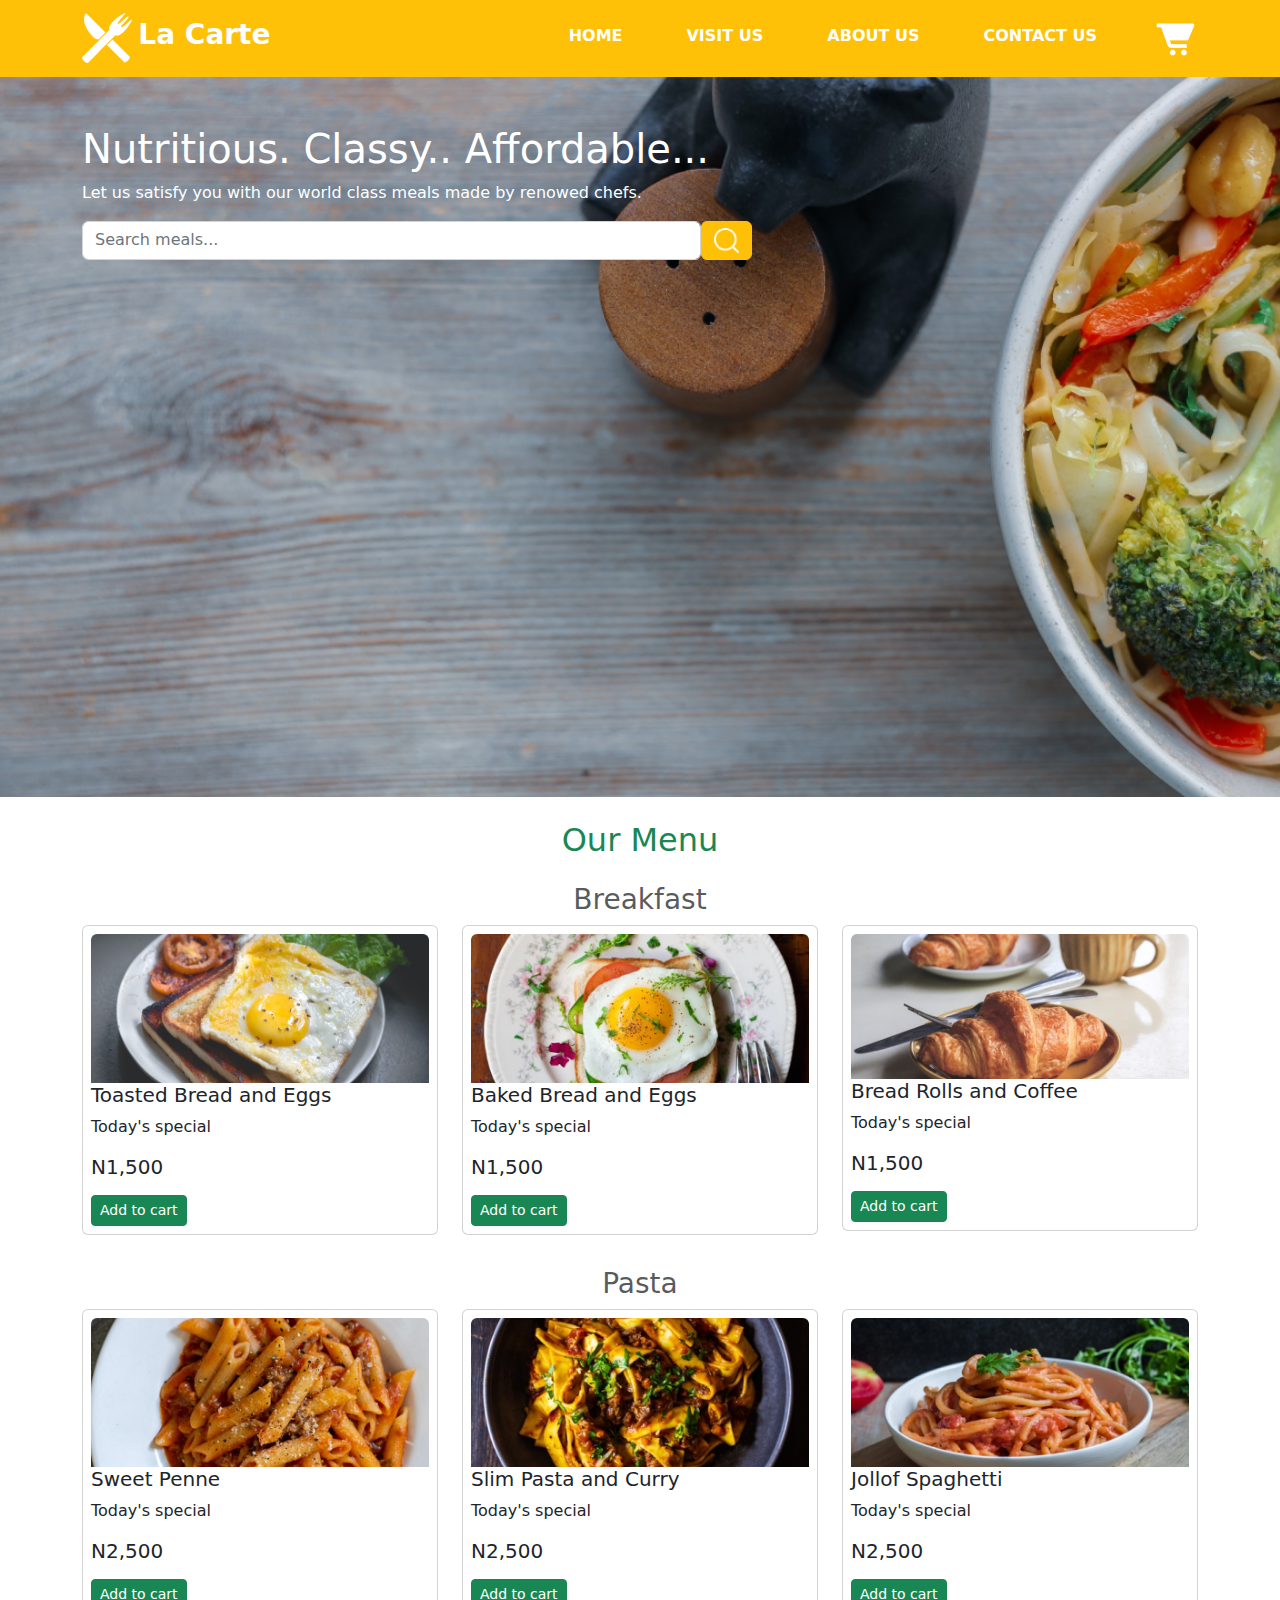
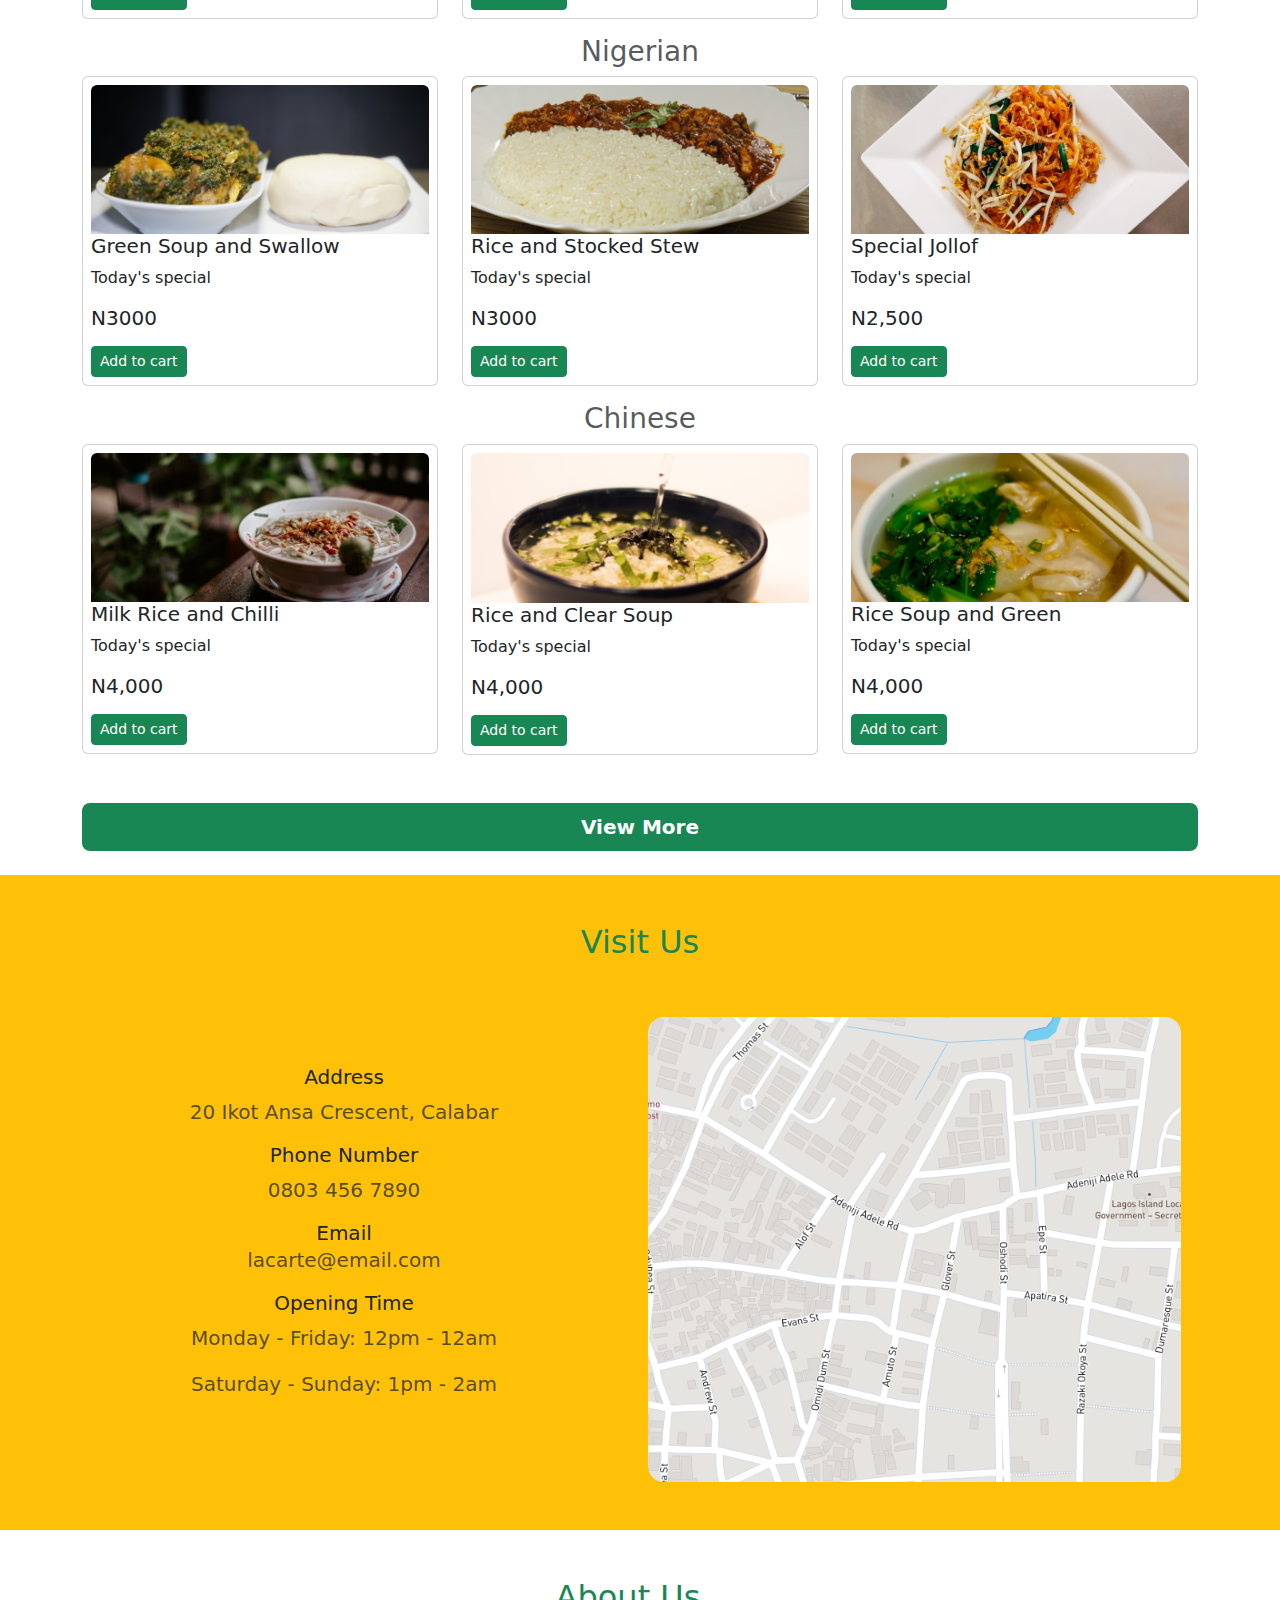
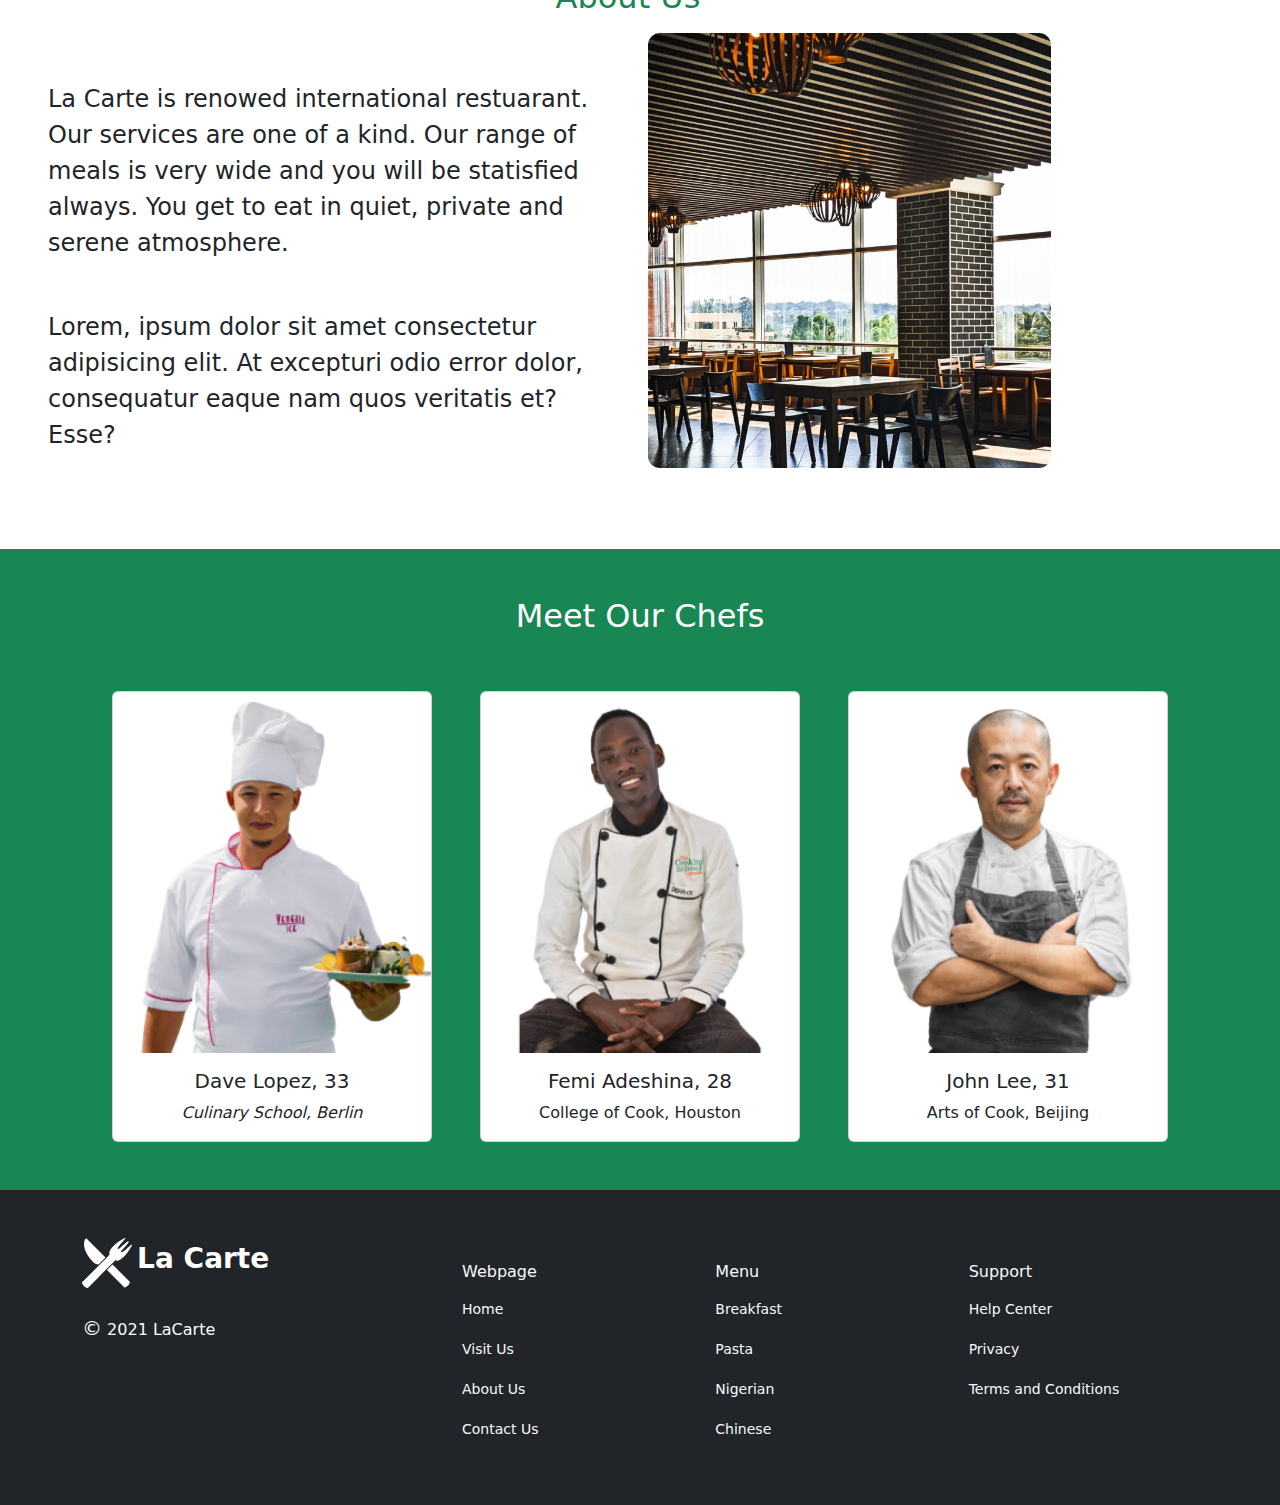
==== commit 4c8c3a36: "updated" ====
--- a/index.html
+++ b/index.html
@@ -6,281 +6,287 @@
     <meta http-equiv="X-UA-Compatible" content="IE=edge">
     <meta name="viewport" content="width=device-width, initial-scale=1.0">
     <title>La Carte | Home</title>
-    <link href="https://cdn.jsdelivr.net/npm/bootstrap@5.2.0-beta1/dist/css/bootstrap.min.css" rel="stylesheet"
-        integrity="sha384-0evHe/X+R7YkIZDRvuzKMRqM+OrBnVFBL6DOitfPri4tjfHxaWutUpFmBp4vmVor" crossorigin="anonymous">
+    <link rel="stylesheet" href="css/bootstrap.min.css">
     <link rel="stylesheet" href="css/style.css">
 </head>
-
 <body>
-    <nav class="navbar navbar-expand-lg bg-warning  sticky-sm-top">
-        <div class="container">
-            <a class="navbar-brand" href="./index.html">
-                <img src="img/Group (1).png" alt="company logo" class="fs-1 text-white"> <span
-                    class="text-white text-uppercase">La Carte</span>
-            </a>
-            <button class="navbar-toggler" type="button" data-bs-toggle="collapse"
-                data-bs-target="#navbarSupportedContent" aria-controls="navbarSupportedContent" aria-expanded="false"
-                aria-label="Toggle navigation">
-                <span class="navbar-toggler-icon"></span>
-            </button>
-            <div class="collapse navbar-collapse d" id="navbarSupportedContent">
-                <ul class="navbar-nav ms-auto mb-2 mb-lg-0 ">
-                    <li class="nav-item">
-                        <a class="nav-link active text-white text-uppercase" aria-current="page"
-                            href="./index.html">Home</a>
-                    </li>
-                    <li class="nav-item">
-                        <a class="nav-link text-white text-uppercase" href="./about.html">About Us</a>
-                    </li>
-                    <li class="nav-item">
-                        <a class="nav-link text-white text-uppercase" href="./contact.html">Contact us</a>
-                    </li>
-                    <li class="nav-item dropdown">
-                        <!-- <a class="nav-link dropdown-toggle" href="#" id="navbarDropdown" role="button" data-bs-toggle="dropdown" aria-expanded="false">
-                  Dropdown
-                </a> -->
-                        <ul class="dropdown-menu" aria-labelledby="navbarDropdown">
-                            <li><a class="dropdown-item" href="#">Action</a></li>
-                            <li><a class="dropdown-item" href="#">Another action</a></li>
-                            <li>
-                                <hr class="dropdown-divider">
-                            </li>
-                            <li><a class="dropdown-item" href="#">Something else here</a></li>
-                        </ul>
-                    </li>
-                </ul>
-            </div>
-        </div>
-    </nav>
-
-    <div id="hero-section">
-
-        <div class="container hero-splash py-5 text-white">
-            <h1>Nutritious. Classy.. Affordable...</h1>
-            <p>Let us satisfy you with our world class meals made by renowed chefs.</p>
-        </div>
-    </div>
-
-    <div id="menu-section" class="pt-5">
-        <div class="container">
-            <h2 class="text-center text-success">Our Menu</h2>
-            <div class="menu py-2">
-                <h3 class="text-center text-muted">Breakfast</h3>
-                <div class="row">
-                    <div class="col-lg-4 col-md-4">
-                        <div class="card p-2">
-                            <img src="img/Rectangle 15 (1).png" class="rounded-top">
-                            <div>
-                                <h5>Toasted Bread and Eggs</h5>
-                                <p>Today's special</p>
-                                <h5>N1,500</h5>
-                            </div>
-                        </div>
-                    </div>
-                    <div class="col-lg-4 col-md-4">
-                        <div class="card p-2">
-                            <img src="img/Rectangle 18.png" class="rounded-top">
-                            <div>
-                                <h5>Baked Bread and Eggs</h5>
-                                <p>Today's special</p>
-                                <h5>N1,500</h5>
-                            </div>
-                        </div>
-                    </div>
-                    <div class="col-lg-4 col-md-4">
-                        <div class="card p-2">
-                            <img src="img/Rectangle 17.png" class="rounded-top">
-                            <div>
-                                <h5>Bread Rolls and Coffee</h5>
-                                <p>Today's special</p>
-                                <h5>N1,500</h5>
-                            </div>
-                        </div>
-                    </div>
-                </div>
-            </div>
-
-            <div class="menu py-2">
-                <h3 class="text-center text-muted">Pasta</h3>
-                <div class="row">
-                    <div class="col-lg-4 col-md-4">
-                        <div class="card p-2">
-                            <img src="img/Rectangle 9.png" class="rounded-top">
-                            <div>
-                                <h5> Sweet Penne</h5>
-                                <p>Today's special</p>
-                                <h5>N2,500</h5>
-                            </div>
-                        </div>
-                    </div>
-                    <div class="col-lg-4 col-md-4">
-                        <div class="card p-2">
-                            <img src="img/Rectangle 10.png" class="rounded-top">
-                            <div>
-                                <h5>Slim Pasta and Curry</h5>
-                                <p>Today's special</p>
-                                <h5>N2,500</h5>
-                            </div>
-                        </div>
-                    </div>
-                    <div class="col-lg-4 col-md-4">
-                        <div class="card p-2">
-                            <img src="img/Rectangle 11.png" class="rounded-top">
-                            <div>
-                                <h5>Jollof Spaghetti</h5>
-                                <p>Today's special</p>
-                                <h5>N2,500</h5>
-                            </div>
-                        </div>
-                    </div>
-                </div>
-            </div>
-
-            <div class="menu py-2">
-                <h3 class="text-center text-muted">Nigerian</h3>
-                <div class="row">
-                    <div class="col-lg-4 col-md-4">
-                        <div class="card p-2">
-                            <img src="img/Rectangle 7.png" class="rounded-top">
-                            <div>
-                                <h5>Green Soup and Swallow</h5>
-                                <p>Today's special</p>
-                                <h5>N3000</h5>
-                            </div>
-                        </div>
-                    </div>
-                    <div class="col-lg-4 col-md-4">
-                        <div class="card p-2">
-                            <img src="img/Rectangle 6.png" class="rounded-top">
-                            <div>
-                                <h5>Rice and Stocked Stew</h5>
-                                <p>Today's special</p>
-                                <h5>N3000</h5>
-                            </div>
-                        </div>
-                    </div>
-                    <div class="col-lg-4 col-md-4">
-                        <div class="card p-2">
-                            <img src="img/Rectangle 8.png" class="rounded-top">
-                            <div>
-                                <h5>Special Jollof</h5>
-                                <p>Today's special</p>
-                                <h5>N2,500</h5>
-                            </div>
-                        </div>
-                    </div>
-                </div>
-            </div>
-
-            <div class="menu py-2">
-                <h3 class="text-center text-muted">Chinese</h3>
-                <div class="row pb-5">
-                    <div class="col-lg-4 col-md-4">
-                        <div class="card p-2">
-                            <img src="img/Rectangle 12.png" class="rounded-top">
-                            <div>
-                                <h5>Milk Rice and Chilli</h5>
-                                <p>Today's special</p>
-                                <h5>N4,000</h5>
-                            </div>
-                        </div>
-                    </div>
-
-                    <div class="col-lg-4 col-md-4">
-                        <div class="card p-2">
-                            <img src="img/Rectangle 13.png" class="rounded-top">
-                            <div>
-                                <h5>Rice and Clear Soup</h5>
-                                <p>Today's special</p>
-                                <h5>N4,000</h5>
-                            </div>
-                        </div>
-                    </div>
-
-                    <div class="col-lg-4 col-md-4">
-                        <div class="card p-2">
-                            <img src="img/Rectangle 14.png" class="rounded-top">
-                            <div>
-                                <h5>Rice Soup and Green</h5>
-                                <p>Today's special</p>
-                                <h5>N4,000</h5>
-                            </div>
-                        </div>
-                    </div>
-                </div>
-                <div class="view-btn">
-                    <a href="menu.html"><button type="button" class="btn btn-success btn-lg mb-3">View More</button></a>
-                </div>
-            </div>
-        </div>
-
-        <div class="card text-center">
-            <div class="card-header">
-                <ul class="nav nav-tabs card-header-tabs">
-                    <li class="nav-item">
-                        <a class="nav-link active" aria-current="true" disabled>Contact</a>
-                    </li>
-                    <li class="nav-item">
-                        <a class="nav-link text-muted" href="./contact.html">More Details</a>
-                    </li>
-                </ul>
-            </div>
-            <div class="card-body">
-                <h2 class="card-title text-success pb-5">Visit Us</h2>
-                <div class="row row-cols-1 row-cols-md-4 g-4">
-                    <div class="col">
-                        <div class=" h-100">
-                            <div class="card-body">
-                                <h5 class="card-title">Address</h5>
-                                <small class="text-muted">20 Ikot Ansa Crescent, Calabar</small>
-                            </div>
-                        </div>
-                    </div>
-                    <div class="col">
-                        <div class="h-100">
-                            <div class="card-body">
-                                <h5 class="card-title">Phone Number</h5>
-                                <small class="text-muted">0803 456 7890</small>
-                            </div>
-                        </div>
-                    </div>
-                    <div class="col">
-                        <div class="h-100">
-                            <div class="card-body">
-                                <h5 class="card-title">Email</h5>
-                                <small class="text-muted">lacarte@email.com</small>
-                            </div>
-                        </div>
-                    </div>
-                    <div class="col">
-                        <div class="h-100">
-                            <div class="card-body">
-                                <h5 class="card-title">Opening Time</h5>
-                                <small class="text-muted">Monday - Friday: 12pm - 12am</small> <br>
-                                <small class="text-muted">Saturday - Sunday: 1pm - 2am</small>
-                            </div>
-                        </div>
-                    </div>
-                </div>
-            </div>
-        </div>
-
-        <div id="our-chefs" class="py-5 bg-success">
-            <div>
-                <h2 class="text-center mb-3 text-white text-uppercase">Meet Our Chefs</h2>
-            </div>
-            <div class="row row-cols-1 row-cols-md-3 g-4">
-                <div class="col">
-                    <div class="card text-center">
+   <header>
+        <nav class="navbar navbar-expand-lg navbar-expand-md bg-warning sticky-sm-top">
+            <div class="container">
+                <a class="navbar-brand" href="./index.html">
+                    <img src="img/Group (1).png" alt="company logo" class="fs-1 text-white"> <span
+                        class="text-white text-uppercasev fw-bold fs-3">La Carte</span>
+                </a>
+                <button class="navbar-toggler" type="button" data-bs-toggle="collapse" data-bs-target="#navbarSupportedContent"
+                    aria-controls="navbarSupportedContent" aria-expanded="false" aria-label="Toggle navigation">
+                    <span class="navbar-toggler-icon"></span>
+                </button>
+                <div class="collapse navbar-collapse navbar-expand-lg navbar-expand-md" id="navbarSupportedContent">
+                    <ul class="navbar-nav ms-auto">
+                        <li class="nav-item mx-lg-4 mx-md-2 fw-semibold">
+                            <a class="nav-link text-white text-uppercase" aria-current="page" href="./index.html">Home</a>
+                        </li>
+                        <li class="nav-item mx-lg-4 mx-md-2 fw-semibold">
+                            <a class="nav-link text-white text-uppercase" href="./visit.html">Visit Us</a>
+                        </li>
+                        <li class="nav-item mx-lg-4 mx-md-2 fw-semibold">
+                            <a class="nav-link text-white text-uppercase" href="./about.html">About Us</a>
+                        </li>
+                        <li class="nav-item  mx-lg-4 mx-md-2 fw-semibold">
+                            <a class="nav-link text-white text-uppercase" href="./contact.html">Contact us</a>
+                        </li>
+                        <li class="ms-4">
+                            <img class="cart img-fluid" src="img/bxs_cart.png" alt="">
+                        </li>
+                    </ul>
+                </div>
+            </div>
+        </nav>
+   </header>
+    <main>
+        <div id="hero-section">
+            <div class="container py-5 text-white text-center align-middle text-lg-start text-md-start">
+                <h1>Nutritious. Classy.. Affordable...</h1>
+                <p>Let us satisfy you with our world class meals made by renowed chefs.</p>
+                <form class="d-flex" role="search">
+                    <input class="form-control rounded-start" type="search" placeholder="Search meals..." aria-label="Search">
+                    <button class="btn btn-warning rounded-end rounded-2 text-white" type="submit"><img class="img-fluid" src="img/Vector (4).png" alt=""></button>
+                </form>
+            </div>
+        </div>
+        <div id="menu-section" class="pt-4">
+            <div class="container">
+                <h2 class="text-center text-success">Our Menu</h2>
+                <div class="menu my-4">
+                    <h3 class="text-center text-muted">Breakfast</h3>
+                    <div class="row">
+                        <div class="col-lg-4 col-md-4">
+                            <div class="card p-2 my-lg-0 my-md-0 my-1">
+                                <img src="img/Rectangle 15 (1).png" class="rounded-top">
+                                <div>
+                                    <h5>Toasted Bread and Eggs</h5>
+                                    <p>Today's special</p>
+                                    <h5>N1,500</h5>
+                                    <button type="button" class="btn btn-success btn-sm mt-2">Add to cart</button>
+                                </div>
+                            </div>
+                        </div>
+                        <div class="col-lg-4 col-md-4">
+                            <div class="card p-2 my-lg-0 my-md-0 my-1">
+                                <img src="img/Rectangle 18.png" class="rounded-top">
+                                <div>
+                                    <h5>Baked Bread and Eggs</h5>
+                                    <p>Today's special</p>
+                                    <h5>N1,500</h5>
+                                    <button type="button" class="btn btn-success btn-sm mt-2">Add to cart</button>
+                                </div>
+                            </div>
+                        </div>
+                        <div class="col-lg-4 col-md-4 my-lg-0 my-md-0 my-1">
+                            <div class="card p-2">
+                                <img src="img/Rectangle 17.png" class="rounded-top">
+                                <div>
+                                    <h5>Bread Rolls and Coffee</h5>
+                                    <p>Today's special</p>
+                                    <h5>N1,500</h5>
+                                    <button type="button" class="btn btn-success btn-sm mt-2">Add to cart</button>
+                                </div>
+                            </div>
+                        </div>
+                    </div>
+                </div> 
+                <div class="menu py-2">
+                    <h3 class="text-center text-muted">Pasta</h3>
+                    <div class="row">
+                        <div class="col-lg-4 col-md-4 my-lg-0 my-md-0 my-1">
+                            <div class="card p-2">
+                                <img src="img/Rectangle 9.png" class="rounded-top">
+                                <div>
+                                    <h5> Sweet Penne</h5>
+                                    <p>Today's special</p>
+                                    <h5>N2,500</h5>
+                                    <button type="button" class="btn btn-success btn-sm mt-2">Add to cart</button>
+                                </div>
+                            </div>
+                        </div>
+                        <div class="col-lg-4 col-md-4 my-lg-0 my-md-0 my-1">
+                            <div class="card p-2">
+                                <img src="img/Rectangle 10.png" class="rounded-top">
+                                <div>
+                                    <h5>Slim Pasta and Curry</h5>
+                                    <p>Today's special</p>
+                                    <h5>N2,500</h5>
+                                    <button type="button" class="btn btn-success btn-sm mt-2">Add to cart</button>
+                                </div>
+                            </div>
+                        </div>
+                        <div class="col-lg-4 col-md-4 my-lg-0 my-md-0 my-1">
+                            <div class="card p-2">
+                                <img src="img/Rectangle 11.png" class="rounded-top">
+                                <div>
+                                    <h5>Jollof Spaghetti</h5>
+                                    <p>Today's special</p>
+                                    <h5>N2,500</h5>
+                                    <button type="button" class="btn btn-success btn-sm mt-2">Add to cart</button>
+                                </div>
+                            </div>
+                        </div>
+                    </div>
+                </div>   
+                <div class="menu py-2">
+                    <h3 class="text-center text-muted">Nigerian</h3>
+                    <div class="row">
+                        <div class="col-lg-4 col-md-4 my-lg-0 my-md-0 my-1">
+                            <div class="card p-2">
+                                <img src="img/Rectangle 7.png" class="rounded-top">
+                                <div>
+                                    <h5>Green Soup and Swallow</h5>
+                                    <p>Today's special</p>
+                                    <h5>N3000</h5>
+                                    <button type="button" class="btn btn-success btn-sm mt-2">Add to cart</button>
+                                </div>
+                            </div>
+                        </div>
+                        <div class="col-lg-4 col-md-4 my-lg-0 my-md-0 my-1">
+                            <div class="card p-2">
+                                <img src="img/Rectangle 6.png" class="rounded-top">
+                                <div>
+                                    <h5>Rice and Stocked Stew</h5>
+                                    <p>Today's special</p>
+                                    <h5>N3000</h5>
+                                    <button type="button" class="btn btn-success btn-sm mt-2">Add to cart</button>
+                                </div>
+                            </div>
+                        </div>
+                        <div class="col-lg-4 col-md-4 my-lg-0 my-md-0 my-1">
+                            <div class="card p-2">
+                                <img src="img/Rectangle 8.png" class="rounded-top">
+                                <div>
+                                    <h5>Special Jollof</h5>
+                                    <p>Today's special</p>
+                                    <h5>N2,500</h5>
+                                    <button type="button" class="btn btn-success btn-sm mt-2">Add to cart</button>
+                                </div>
+                            </div>
+                        </div>
+                    </div>
+                </div>
+                <div class="menu py-2">
+                    <h3 class="text-center text-muted">Chinese</h3>
+                    <div class="row pb-5">
+                        <div class="col-lg-4 col-md-4 my-lg-0 my-md-0 my-1">
+                            <div class="card p-2">
+                                <img src="img/Rectangle 12.png" class="rounded-top">
+                                <div>
+                                    <h5>Milk Rice and Chilli</h5>
+                                    <p>Today's special</p>
+                                    <h5>N4,000</h5>
+                                    <button type="button" class="btn btn-success btn-sm mt-2">Add to cart</button>
+                                </div>
+                            </div>
+                        </div>
+        
+                        <div class="col-lg-4 col-md-4 my-lg-0 my-md-0 my-1">
+                            <div class="card p-2">
+                                <img src="img/Rectangle 13.png" class="rounded-top">
+                                <div>
+                                    <h5>Rice and Clear Soup</h5>
+                                    <p>Today's special</p>
+                                    <h5>N4,000</h5>
+                                    <button type="button" class="btn btn-success btn-sm mt-2">Add to cart</button>
+                                </div>
+                            </div>
+                        </div>
+        
+                        <div class="col-lg-4 col-md-4 my-lg-0 my-md-0 my-1">
+                            <div class="card p-2">
+                                <img src="img/Rectangle 14.png" class="rounded-top">
+                                <div>
+                                    <h5>Rice Soup and Green</h5>
+                                    <p>Today's special</p>
+                                    <h5>N4,000</h5>
+                                    <button type="button" class="btn btn-success btn-sm mt-2">Add to cart</button>
+                                </div>
+                            </div>
+                        </div>
+                    </div>
+                        <a href="menu.html"><button type="button" class="btn btn-lg col-12 mb-3 fw-semibold bg-success text-white">View More</button></a>
+                </div>
+            </div>
+        </div>
+        <section id="visit-section" class="py-5 bg-warning text-center">
+                <h2 class="text-success text-center pb-0 pb-lg-5 pb-md-5">Visit Us</h2>
+                    <div class="d-block d-lg-flex d-md-flex">
+                        <div class="col-lg-6">
+                            <div class="ms-5 fs-5 mt-5">
+                                <div>
+                                    <div>
+                                        <div>
+                                            <h5>Address</h5>
+                                            <p class="text-muted">20 Ikot Ansa Crescent, Calabar</p>
+                                        </div>
+                                    </div>
+                                </div>
+                                <div>
+                                    <div>
+                                        <div>
+                                            <h5>Phone Number</h5>
+                                            <p class="text-muted">0803 456 7890</p>
+                                        </div>
+                                    </div>
+                                </div>
+                                <div>
+                                    <div>
+                                        <div>
+                                            <h5 class="card-title">Email</h5>
+                                            <p class="text-muted">lacarte@email.com</p>
+                                        </div>
+                                    </div>
+                                </div>
+                                <div>
+                                    <div>
+                                        <div>
+                                            <h5>Opening Time</h5>
+                                            <p class="text-muted">Monday - Friday: 12pm - 12am</p>
+                                            <p class="text-muted">Saturday - Sunday: 1pm - 2am</p>
+                                        </div>
+                                    </div>
+                                </div>
+                            </div>
+                        </div>
+                        <div class="col-lg-5 mx-2">
+                            <img class="img-fluid" src="img/map.png" alt="">
+                        </div>
+                    </div>
+        </section>
+        <div id="about-us" class="row py-5" style="width: 100%;">
+            <h2 class="text-center mb-3 text-success">About Us</h2>
+            <div class="col-lg-6 mt-5 ">
+                <p class="text-start mb-5 fs-4 ps-5"> La Carte is renowed international restuarant. Our services are one of
+                    a kind. Our
+                    range of meals is very wide and you will be statisfied always. You get to eat in quiet, private and
+                    serene atmosphere.</p>
+                <p class="text-start mb-5 fs-4 ps-5">Lorem, ipsum dolor sit amet consectetur adipisicing elit. At excepturi
+                    odio error dolor, consequatur eaque nam quos veritatis et? Esse?</p>
+            </div>
+            <div class="col-lg-4 mx-2">
+                <img class="img-fluid" src="img/Rectangle 7 (1).png" alt="" style="width: 100%;">
+            </div>
+        </div>
+        <div id="our-chefs" class="bg-success" style="width: 100%;">
+            <h2 class="text-center pt-5 text-white">Meet Our Chefs</h2>
+            <div class="d-flex justify-content-center gap-5 flex-wrap py-5 ">
+                <div class="col-lg-3">
+                    <div class="card text-center my-lg-0 my-md-0 my-2">
                         <img src="img/Rectangle 64.png" class="card-img-top" alt="...">
                         <div class="card-body">
                             <h5 class="card-title">Dave Lopez, 33</h5>
-                            <p class="card-text">Culinary School, Berlin</p>
-                        </div>
-                    </div>
-                </div>
-                <div class="col">
-                    <div class="card text-center">
+                            <em class="card-text">Culinary School, Berlin</em>
+                        </div>
+                    </div>
+                </div>
+                <div class="col-lg-3 ">
+                    <div class="card text-center my-lg-0 my-md-0 my-2">
                         <img src="img/Rectangle 65.png" class="card-img-top" alt="...">
                         <div class="card-body">
                             <h5 class="card-title">Femi Adeshina, 28</h5>
@@ -288,9 +294,9 @@
                         </div>
                     </div>
                 </div>
-                <div class="col">
-                    <div class="card text-center">
-                        <img src="img/Rectangle 66.png" class="card-img-top" alt="...">
+                <div class="col-lg-3">
+                    <div class="card text-center my-lg-0 my-md-0 my-2">
+                        <img src="img/Rectangle 66.png" class="card-img-top " alt="...">
                         <div class="card-body">
                             <h5 class="card-title">John Lee, 31</h5>
                             <p class="card-text">Arts of Cook, Beijing</p>
@@ -299,36 +305,55 @@
                 </div>
             </div>
         </div>
-
+    </main>
+    <footer class="bg-dark min-vh-80">
+        <div class="container py-3 py-lg-5 py-md-5">
+            <div class="row text-light">
+                <div class="col-lg-4 col-md-4 col-12 pt-lg-0 pt-3">
+                    <a class="navbar-brand" href="./index.html">
+                        <img src="img/Group (1).png" alt="company logo" class="fs-1 text-white"> <span
+                            class="text-white text-uppercasev fw-bold fs-3">La Carte</span>
+                    </a>
+                    <p class="text-light pt-4"><span class="fs-5">&copy;</span> 2021 LaCarte</p>
+                </div>
+                <div class="col-lg-8 col-md-8 col-12 pt-lg-0 pt-3">
+                    <div class="row">
+                        <div class="col-lg-4 col-md-4 col-12 pt-4">
+                            <h5 class="pb-2 fs-6">Webpage</h5>
+                            <p><a href="index.html" class="text-decoration-none link-light"
+                                    style="font-size: 14px;">Home</a></p>
+                            <p><a href="visit.html" class="text-decoration-none link-light" style="font-size: 14px;">Visit Us</a>
+                            </p>
+                            <p><a href="about.html" class="text-decoration-none link-light"
+                                    style="font-size: 14px;">About Us</a></p>
+                            <p><a href="contact.html" class="text-decoration-none link-light"
+                                    style="font-size: 14px;">Contact Us</a></p>
+                        </div>
+                        <div class="col-lg-4 col-md-4 col-12 pt-4">
+                            <h5 class="pb-2 fs-6">Menu</h5>
+                            <p><a href="menu.html" class="text-decoration-none link-light"
+                                    style="font-size: 14px;">Breakfast</a></p>
+                            <p><a href="menu.html" class="text-decoration-none link-light"
+                                    style="font-size: 14px;">Pasta</a></p>
+                            <p><a href="menu.html" class="text-decoration-none link-light"
+                                    style="font-size: 14px;">Nigerian</a></p>
+                            <p><a href="menu.html" class="text-decoration-none link-light"
+                                    style="font-size: 14px;">Chinese</a></p>
+                        </div>
+                        <div class="col-lg-4 col-md-4 col-12 pt-4">
+                            <h5 class="pb-2 fs-6">Support</h5>
+                            <p><a href="contact.html" class="text-decoration-none link-light" style="font-size: 14px;">Help
+                                    Center</a></p>
+                            <p><a href="#" class="text-decoration-none link-light" style="font-size: 14px;">Privacy</a></p>
+                            <p><a href="#" class="text-decoration-none link-light" style="font-size: 14px;">Terms and
+                                    Conditions</a></p>
+                        </div>
+                    </div>
+                </div>
+            </div>
+        </div>
+    </footer>
+<script src="js/bootstrap.min.js"></script>
 </body>
-<!-- <footer class="bg-dark min-vh-100">
-    <div class="left">
-        <nav class="pt-3 navbar navbar-expand-lg navbar-expand-md auto-hiding-navbar bg-transparent col-lg-4">
-            <div class="container">
-                <a href="./index.html" class="navbar-brand">
-                    <img src="img/Group (1).png" alt="company logo" class="fs-1 text-white"> <span
-                        class="text-white">La Carte</span>
-                </a>
-    
-                <div class="navbar-collapse">
-                    <ul class="navbar-nav ms-auto mx-5">
-                        <li class="nav-item mx-3"><a class="nav-link fs-4 text-white" aria-current="page" href="./index.html">Home</a>
-                        </li>
-                        <li class="nav-item mx-3"><a class="nav-link fs-4 text-white" href="./menu.html">Menu</a>
-                        </li>
-                        <li class="nav-item mx-3"><a class="nav-link fs-4 text-white" href="./about.html">About</a>
-                        </li>
-                        <li class="nav-item mx-3"><a class="nav-link fs-4 text-white" href="./contact.html">Contact</a></li>
-                    </ul>
-                </div>
-    
-            </div>
-        </nav>
-    </div>
-</footer> -->
-</div>
-<script src="https://cdn.jsdelivr.net/npm/bootstrap@5.2.0-beta1/dist/js/bootstrap.bundle.min.js"
-integrity="sha384-pprn3073KE6tl6bjs2QrFaJGz5/SUsLqktiwsUTF55Jfv3qYSDhgCecCxMW52nD2"
-crossorigin="anonymous"></script>
 
 </html>--- a/css/style.css
+++ b/css/style.css
@@ -1,8 +1,43 @@
+
+* {
+  margin: 0;
+  padding: 0;
+  box-sizing: border-box;
+}
 
 #hero-section  {
-    max-height: 30vh;
-    width: 100%;
     background-image: url(../img/Rectangle\ 1.png);
+    height: 80vh;
     background-repeat: no-repeat;
     background-size: cover;
 }
+
+#hero-section form {
+    width: 60%;
+}
+
+.nav-link:hover {
+  color: green !important;
+  transform: scale(1.1);
+    transition: .3s ease-out;
+}
+
+footer a:hover {
+  opacity: 0.8;
+}
+
+header .cart:hover {
+    transform: scale(1.2);
+    transition: .3s ease-in-out;
+}
+
+.clients img {
+  opacity: 0.8;
+}
+
+.clients img:hover {
+  opacity: 1;
+  transform: scale(1.15);
+    transition: .3s ease-in-out;
+}
+
